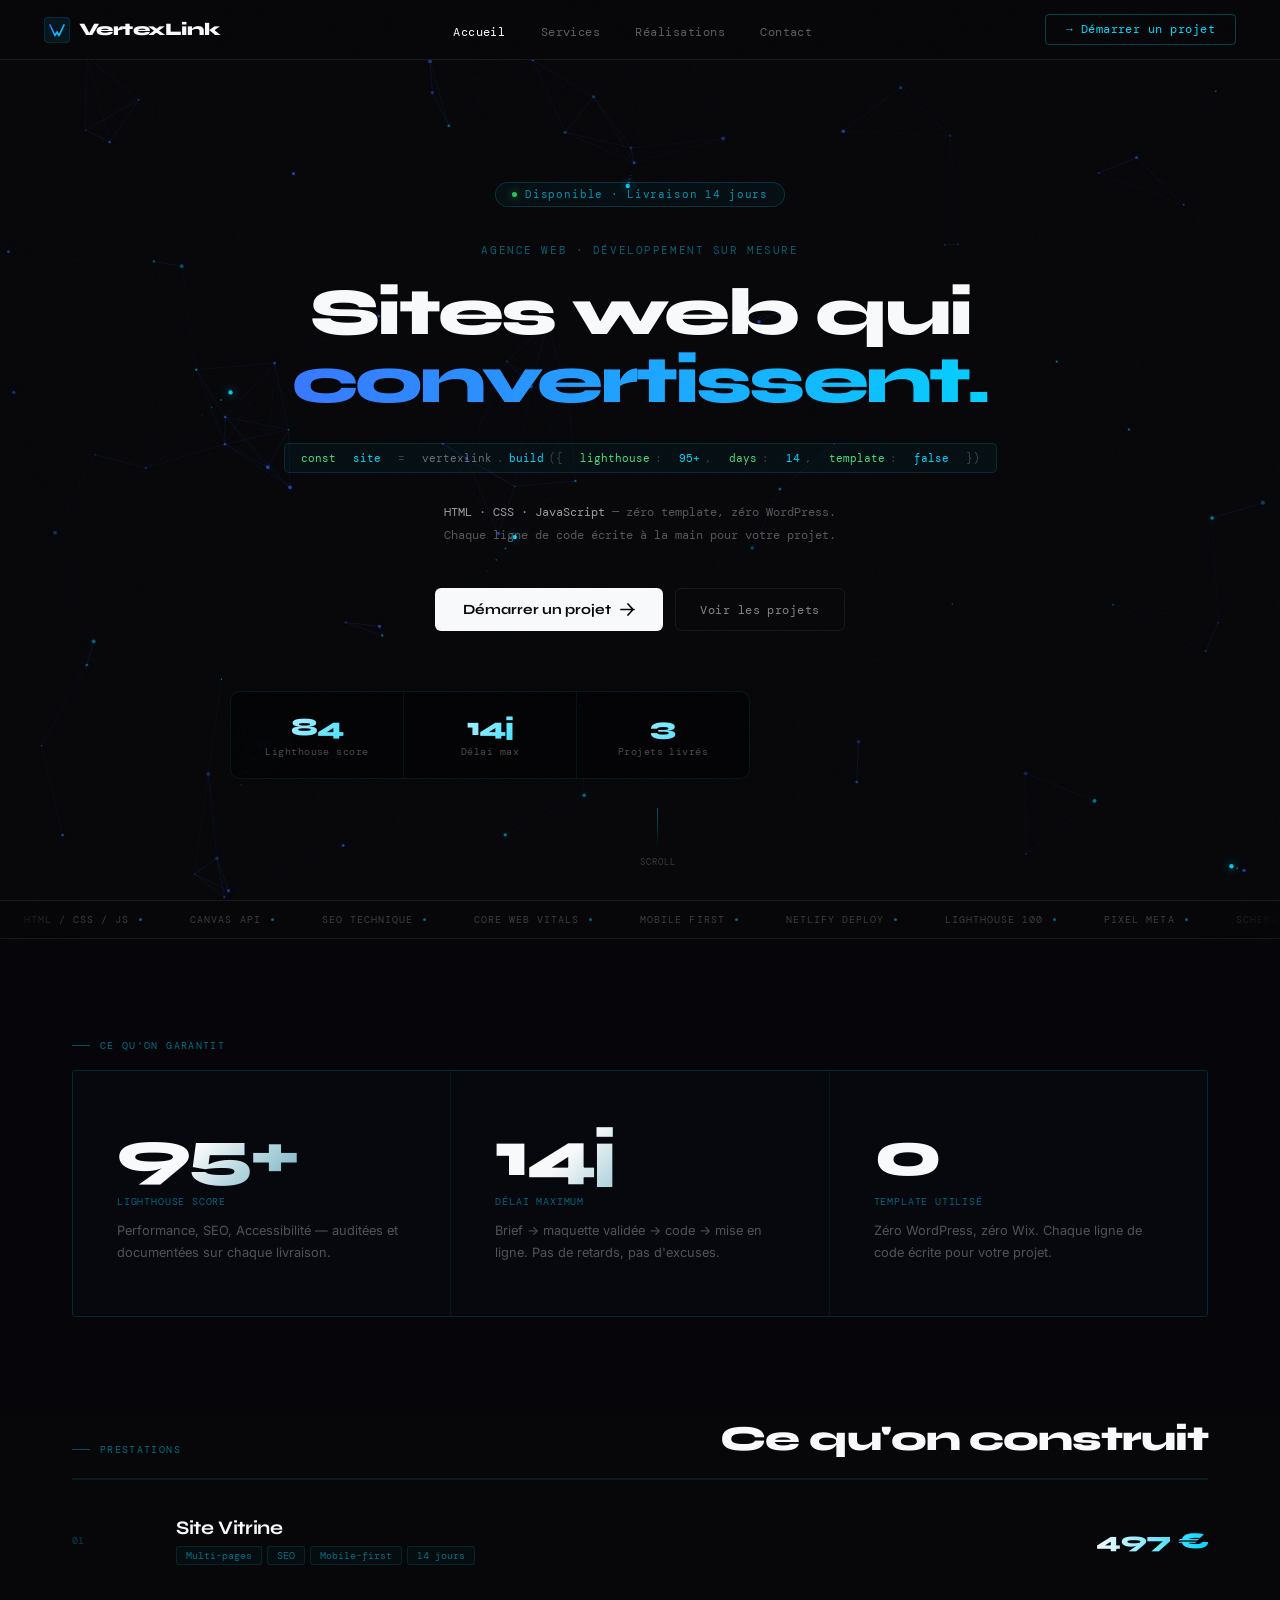
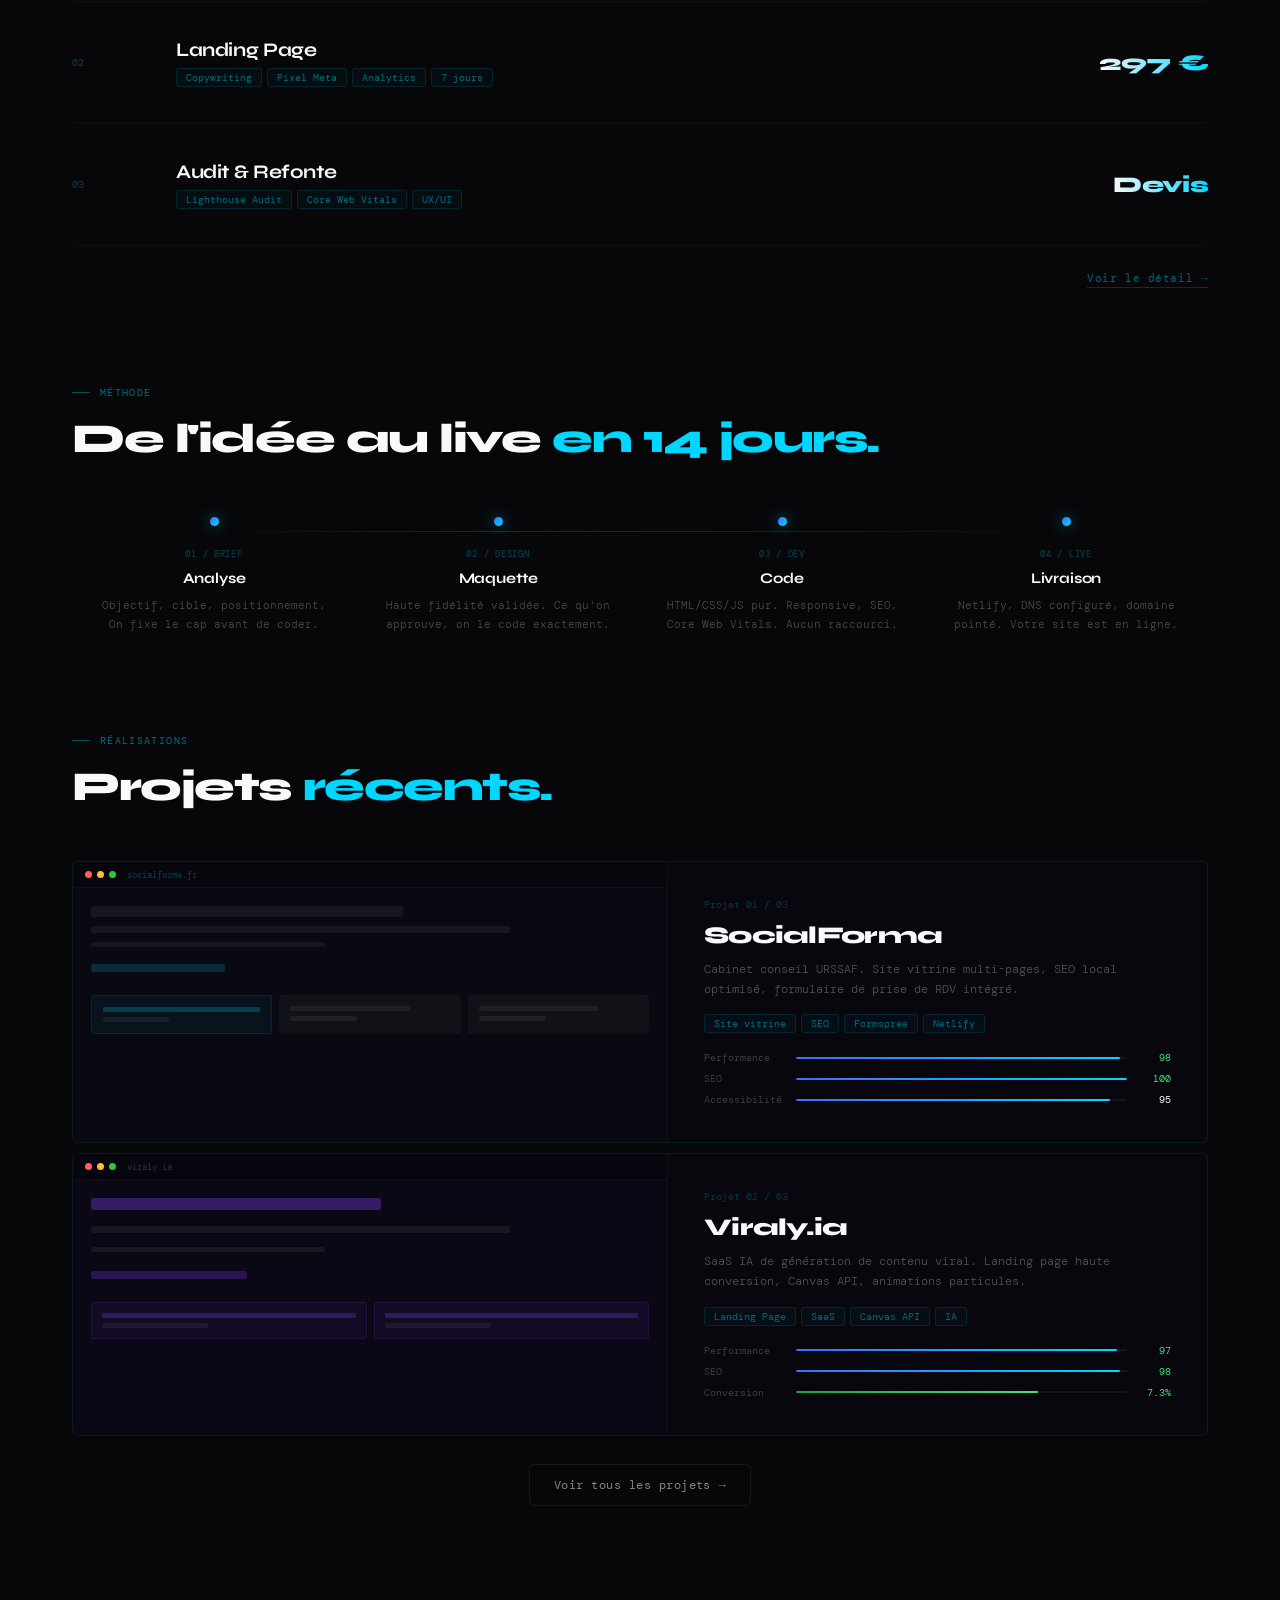
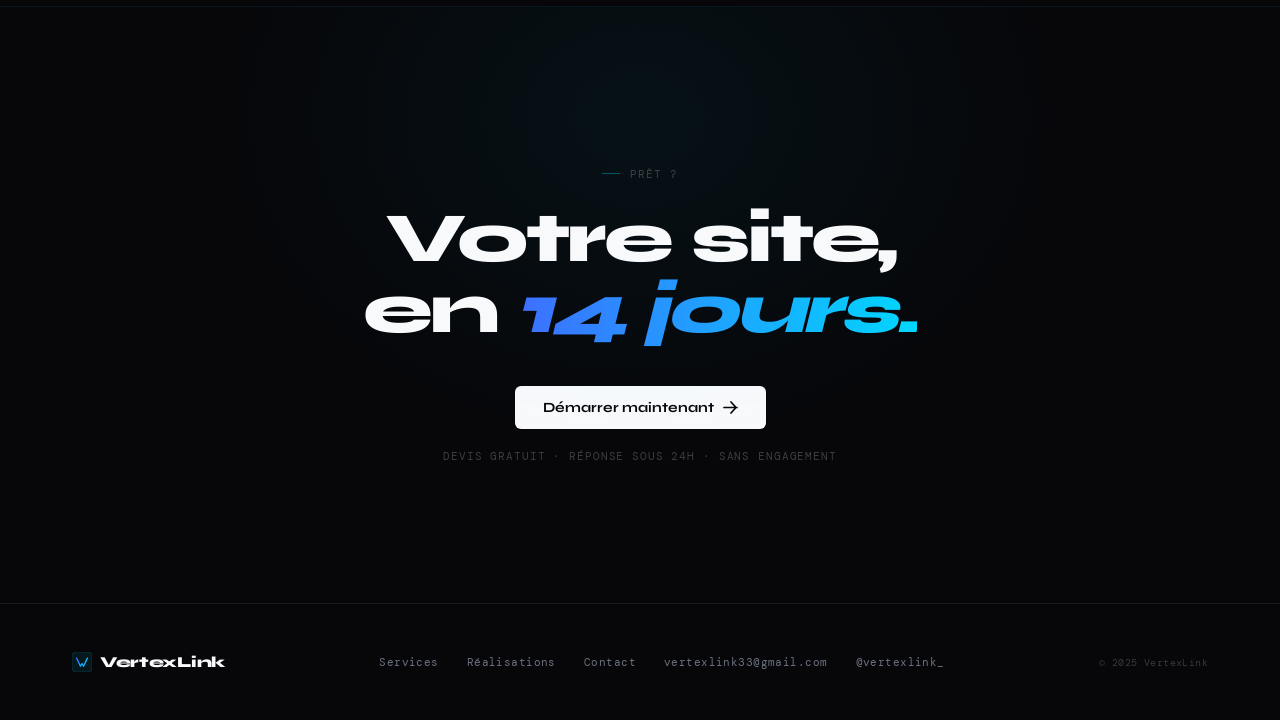
==== index.html @ 6ee6f6ff "Add files via upload" ====
<!DOCTYPE html>
<html lang="fr">
<head>
<meta charset="UTF-8">
<meta name="viewport" content="width=device-width,initial-scale=1.0">
<title>VertexLink — Agence Web</title>
<link rel="preconnect" href="https://fonts.googleapis.com">
<link rel="preconnect" href="https://fonts.gstatic.com" crossorigin>
<link href="https://fonts.googleapis.com/css2?family=Syne:wght@700;800&family=DM+Mono:ital,wght@0,300;0,400;1,300&family=Inter:wght@300;400;500&display=swap" rel="stylesheet">
<link rel="stylesheet" href="shared.css">
<style>

/* ── HERO ── */
.hero {
  min-height: 100vh;
  padding-top: 60px;
  display: flex;
  flex-direction: column;
  align-items: center;
  justify-content: center;
  text-align: center;
  position: relative;
  z-index: 2;
  padding-left: 24px; padding-right: 24px;
  gap: 0;
}

/* grille tech fond */
.hero::after {
  content: '';
  position: absolute; inset: 0;
  background:
    repeating-linear-gradient(0deg, transparent, transparent 79px, rgba(0,215,255,.028) 80px),
    repeating-linear-gradient(90deg, transparent, transparent 79px, rgba(0,215,255,.02) 80px);
  pointer-events: none;
}

.hero-inner { position: relative; z-index: 1; max-width: 820px; width: 100% }

/* status pill */
.status-pill {
  display: inline-flex; align-items: center; gap: 8px;
  font-family: var(--mono); font-size: .66rem;
  color: rgba(0,215,255,.65); letter-spacing: .08em;
  border: 1px solid rgba(0,215,255,.18);
  border-radius: 100px; padding: 5px 16px;
  background: rgba(0,215,255,.04);
  margin-bottom: 36px;
  opacity: 0; animation: fadeUp .6s ease .1s forwards;
}
.sdot {
  width: 5px; height: 5px; border-radius: 50%;
  background: var(--green); box-shadow: 0 0 8px rgba(34,197,94,.7);
  animation: blink 2s ease-in-out infinite;
}
@keyframes blink { 0%,100%{opacity:1} 50%{opacity:.2} }

/* eyebrow */
.eyebrow {
  font-family: var(--mono); font-size: .7rem;
  letter-spacing: .14em; text-transform: uppercase;
  color: rgba(0,215,255,.42);
  margin-bottom: 22px;
  opacity: 0; animation: fadeUp .6s ease .28s forwards;
}

/* headline */
.hero-h1 {
  font-family: var(--syne); font-weight: 800;
  font-size: clamp(2.8rem, 5.2vw, 4.8rem);
  letter-spacing: -.042em; line-height: 1.02;
  margin-bottom: 0;
}
.hl { display: block; overflow: hidden }
.hl-w {
  display: block;
  transform: translateY(108%);
  transition: transform 1s cubic-bezier(.16,1,.3,1);
}
.hl-w.up { transform: translateY(0) }
.grad-text {
  background: linear-gradient(90deg, var(--blue), var(--cyan));
  -webkit-background-clip: text; -webkit-text-fill-color: transparent;
  background-clip: text;
}

/* code badge */
.code-badge {
  display: inline-flex; align-items: center; gap: 5px;
  font-family: var(--mono); font-size: .7rem;
  border: 1px solid rgba(0,215,255,.14);
  border-radius: 5px; padding: 7px 16px;
  background: rgba(0,215,255,.04);
  margin: 28px 0;
  opacity: 0; animation: fadeUp .6s ease .72s forwards;
  flex-wrap: wrap; justify-content: center;
}
.tk-g { color: #4ade80 }
.tk-b { color: var(--cyan) }
.tk-w { color: rgba(255,255,255,.4) }
.tk-s { color: rgba(255,255,255,.22) }

/* sub */
.hero-sub {
  font-family: var(--mono); font-size: .78rem;
  color: rgba(255,255,255,.32); line-height: 1.9;
  max-width: 440px; margin: 0 auto 40px;
  opacity: 0; animation: fadeUp .6s ease .88s forwards;
}
.hero-sub strong { color: rgba(255,255,255,.6); font-weight: 400 }

/* ctas */
.hero-ctas {
  display: flex; gap: 12px; justify-content: center; flex-wrap: wrap;
  opacity: 0; animation: fadeUp .6s ease 1.04s forwards;
}

/* stat bar */
.stat-bar {
  display: flex; justify-content: center;
  border: 1px solid rgba(0,215,255,.1);
  border-radius: 10px; overflow: hidden;
  margin-top: 60px; max-width: 520px;
  background: rgba(0,0,0,.45); backdrop-filter: blur(16px);
  opacity: 0; animation: fadeUp .6s ease 1.2s forwards;
}
.stat-item { flex: 1; padding: 20px 12px; text-align: center; border-right: 1px solid rgba(0,215,255,.08) }
.stat-item:last-child { border-right: none }
.stat-n {
  font-family: var(--syne); font-weight: 800;
  font-size: 1.55rem; letter-spacing: -.04em; display: block;
  background: linear-gradient(135deg, var(--white), var(--cyan));
  -webkit-background-clip: text; -webkit-text-fill-color: transparent; background-clip: text;
}
.stat-l { font-family: var(--mono); font-size: .6rem; color: rgba(255,255,255,.28); display: block; margin-top: 3px; letter-spacing: .05em }

/* scroll indicator */
.scroll-ind {
  position: absolute; bottom: 32px; left: 50%; transform: translateX(-50%);
  display: flex; flex-direction: column; align-items: center; gap: 8px;
  font-family: var(--mono); font-size: .58rem; color: rgba(255,255,255,.2);
  letter-spacing: .1em;
  opacity: 0; animation: fadeUp .6s ease 1.5s forwards;
}
.scroll-line {
  width: 1px; height: 40px;
  background: linear-gradient(to bottom, rgba(0,215,255,.4), transparent);
  animation: scrollDrop 1.8s ease-in-out infinite;
}
@keyframes scrollDrop { 0%,100%{transform:scaleY(1);transform-origin:top} 50%{transform:scaleY(.5);transform-origin:top} }

/* ── PROOF NUMBERS ── */
.proof-sec {
  position: relative; z-index: 2;
  background: rgba(7,7,10,.5); backdrop-filter: blur(8px);
}
.proof-grid {
  display: grid; grid-template-columns: repeat(3,1fr);
  gap: 1px; background: rgba(0,215,255,.08);
  border: 1px solid rgba(0,215,255,.1);
  border-radius: 4px; overflow: hidden;
}
.proof-cell {
  background: rgba(8,8,14,.92);
  padding: 52px 44px;
  position: relative; overflow: hidden;
  transition: background .25s;
}
.proof-cell:hover { background: rgba(11,11,18,.97) }
.proof-cell::after {
  content: ''; position: absolute;
  bottom: 0; left: 0; right: 0; height: 1px;
  background: linear-gradient(90deg, transparent, rgba(0,215,255,.28), transparent);
  transform: scaleX(0); transform-origin: left;
  transition: transform .5s ease;
}
.proof-cell:hover::after { transform: scaleX(1) }
.proof-num {
  font-family: var(--syne); font-weight: 800;
  font-size: clamp(2.6rem, 5vw, 4.8rem);
  letter-spacing: -.05em; line-height: 1;
  background: linear-gradient(135deg,var(--white) 30%,rgba(0,215,255,.55));
  -webkit-background-clip: text; -webkit-text-fill-color: transparent; background-clip: text;
  display: block; margin-bottom: 8px;
}
.proof-label {
  font-family: var(--mono); font-size: .64rem;
  color: rgba(0,215,255,.45); letter-spacing: .08em;
  display: block; margin-bottom: 12px; text-transform: uppercase;
}
.proof-desc { font-size: .8rem; color: rgba(255,255,255,.3); line-height: 1.7 }

/* ── SERVICES LISTE ── */
.svc-list { border-top: 1px solid rgba(0,215,255,.1) }
.svc-row {
  display: grid; grid-template-columns: 72px 1fr auto;
  gap: 32px; align-items: center;
  padding: 36px 0;
  border-bottom: 1px solid rgba(0,215,255,.06);
  transition: background .2s; border-radius: 4px;
}
.svc-row:hover { background: rgba(0,215,255,.025) }
.svc-idx { font-family: var(--mono); font-size: .64rem; color: rgba(0,215,255,.28) }
.svc-body {}
.svc-name { font-family: var(--syne); font-weight: 700; font-size: 1.2rem; letter-spacing: -.02em; margin-bottom: 7px }
.svc-tags { display: flex; flex-wrap: wrap; gap: 5px }
.tag {
  font-family: var(--mono); font-size: .62rem;
  color: rgba(0,215,255,.48);
  border: 1px solid rgba(0,215,255,.12);
  padding: 2px 9px; border-radius: 3px;
  background: rgba(0,215,255,.03);
}
.svc-price {
  font-family: var(--syne); font-weight: 800;
  font-size: 1.4rem; letter-spacing: -.03em;
  text-align: right; flex-shrink: 0;
  background: linear-gradient(90deg,var(--white),var(--cyan));
  -webkit-background-clip: text; -webkit-text-fill-color: transparent; background-clip: text;
}

/* ── PROCESS ── */
.proc-steps {
  display: grid; grid-template-columns: repeat(4,1fr);
  gap: 0; position: relative; margin-top: 56px;
}
.proc-steps::before {
  content: ''; position: absolute; top: 14px;
  left: 12%; right: 12%; height: 1px;
  background: linear-gradient(90deg, transparent, rgba(0,215,255,.22), rgba(61,111,255,.22), transparent);
}
.proc { padding: 0 20px; text-align: center }
.proc-dot {
  width: 9px; height: 9px; border-radius: 50%;
  background: linear-gradient(135deg, var(--blue), var(--cyan));
  margin: 0 auto 22px; position: relative; z-index: 1;
  box-shadow: 0 0 14px rgba(0,215,255,.5);
}
.proc-n { font-family: var(--mono); font-size: .58rem; color: rgba(0,215,255,.3); letter-spacing: .08em; text-transform: uppercase; margin-bottom: 9px }
.proc-t { font-family: var(--syne); font-weight: 700; font-size: .92rem; letter-spacing: -.01em; margin-bottom: 9px }
.proc-d { font-family: var(--mono); font-size: .7rem; color: rgba(255,255,255,.28); line-height: 1.7; font-weight: 300 }

/* ── WORK CARDS ── */
.work-list { display: flex; flex-direction: column; gap: 10px; margin-top: 52px }
.wcard {
  display: grid; grid-template-columns: 1.1fr 1fr;
  border: 1px solid rgba(0,215,255,.1);
  border-radius: 6px; overflow: hidden;
  background: rgba(8,8,14,.88);
  transition: border-color .3s, transform .3s cubic-bezier(.16,1,.3,1);
}
.wcard:hover { border-color: rgba(0,215,255,.28); transform: translateY(-2px) }

/* browser mock */
.wmock {
  min-height: 260px; display: flex; flex-direction: column;
  background: rgba(10,10,18,.96); position: relative; overflow: hidden;
}
.wmock::after {
  content: ''; position: absolute; inset: 0; pointer-events: none;
  background: radial-gradient(ellipse 70% 55% at 50% -5%, rgba(0,215,255,.07), transparent);
  opacity: 0; transition: opacity .4s;
}
.wcard:hover .wmock::after { opacity: 1 }
.wbar {
  height: 26px; background: rgba(0,0,0,.3);
  border-bottom: 1px solid rgba(0,215,255,.07);
  display: flex; align-items: center; gap: 5px; padding: 0 12px; flex-shrink: 0;
}
.wdot { width: 7px; height: 7px; border-radius: 50% }
.wdot.r{background:#ff5f57}.wdot.y{background:#febc2e}.wdot.g{background:#28c840}
.wurl { flex:1; margin-left:6px; font-family:var(--mono); font-size:.58rem; color:rgba(0,215,255,.28) }
.wbody { padding: 18px; flex: 1; display: flex; flex-direction: column; gap: 9px }
.wb { border-radius: 2px; background: rgba(255,255,255,.06) }
.wb.xl{height:11px;width:56%} .wb.lg{height:7px;width:75%} .wb.sm{height:5px;width:42%}
.wb.ac { background: rgba(0,215,255,.17); width:24%; height:8px }

.winfo {
  padding: 36px; display: flex; flex-direction: column;
  justify-content: space-between;
  border-left: 1px solid rgba(0,215,255,.07);
}
.wnum { font-family: var(--mono); font-size: .6rem; color: rgba(0,215,255,.24); margin-bottom: 10px }
.wname { font-family: var(--syne); font-weight: 800; font-size: 1.5rem; letter-spacing: -.03em; margin-bottom: 10px }
.wdesc { font-family: var(--mono); font-size: .72rem; color: rgba(255,255,255,.3); line-height: 1.75; font-weight: 300; margin-bottom: 14px }
.wtags { display: flex; flex-wrap: wrap; gap: 5px; margin-bottom: 18px }

/* score bars */
.score-block { display: flex; flex-direction: column; gap: 8px }
.srow { display: flex; align-items: center; gap: 10px }
.slbl { font-family: var(--mono); font-size: .6rem; color: rgba(255,255,255,.22); width: 82px; flex-shrink: 0 }
.sbar { flex: 1; height: 2px; background: rgba(255,255,255,.06); border-radius: 1px; overflow: hidden }
.sfill { height: 100%; width: 0; background: linear-gradient(90deg, var(--blue), var(--cyan)); border-radius: 1px; transition: width 1.1s cubic-bezier(.16,1,.3,1) }
.sfill.gr { background: linear-gradient(90deg, #16a34a, #4ade80) }
.sval { font-family: var(--mono); font-size: .65rem; min-width: 34px; text-align: right }
.sval.g { color: #4ade80 }

/* ── CTA FINAL ── */
.cta-band {
  position: relative; z-index: 2;
  padding: 140px 72px;
  text-align: center;
  border-top: 1px solid rgba(0,215,255,.08);
  overflow: hidden;
}
.cta-band::before {
  content: ''; position: absolute;
  top: -240px; left: 50%; transform: translateX(-50%);
  width: 900px; height: 700px; border-radius: 50%;
  background: radial-gradient(ellipse, rgba(0,215,255,.055), transparent 68%);
  pointer-events: none;
}
.cta-band h2 {
  font-family: var(--syne); font-weight: 800;
  font-size: clamp(2.2rem, 5.5vw, 5rem);
  letter-spacing: -.042em; line-height: 1.02;
  margin-bottom: 40px; position: relative;
}
.cta-band p {
  font-family: var(--mono); font-size: .68rem;
  color: rgba(255,255,255,.22); letter-spacing: .08em;
  text-transform: uppercase; margin-top: 20px; position: relative;
}

/* ── RESPONSIVE ── */
@media(max-width:900px){
  .hero { padding-top: 80px }
  .stat-bar { max-width: 100% }
  .proof-grid { grid-template-columns: 1fr }
  .svc-row { grid-template-columns: 1fr; gap: 8px }
  .svc-price { text-align: left }
  .proc-steps { grid-template-columns: 1fr 1fr; gap: 40px }
  .proc-steps::before { display: none }
  .wcard { grid-template-columns: 1fr }
  .winfo { border-left: none; border-top: 1px solid rgba(0,215,255,.07); padding: 22px }
  .cta-band { padding: 80px 20px }
}
</style>
</head>
<body>
<div id="cur"></div>
<div id="prog"></div>
<canvas id="cvs"></canvas>

<nav>
  <a href="index.html" class="logo">
    <svg width="26" height="26" viewBox="0 0 26 26" fill="none">
      <rect width="26" height="26" rx="5" fill="rgba(0,215,255,.08)" stroke="rgba(0,215,255,.22)" stroke-width="1"/>
      <path d="M6 8L11 18.5L13 15L15 18.5L20 8" stroke="url(#g)" stroke-width="1.7" stroke-linecap="round" stroke-linejoin="round"/>
      <defs><linearGradient id="g" x1="6" y1="8" x2="20" y2="18" gradientUnits="userSpaceOnUse"><stop stop-color="#3d6fff"/><stop offset="1" stop-color="#00d7ff"/></linearGradient></defs>
    </svg>
    VertexLink
  </a>
  <ul class="nav-links">
    <li><a href="index.html" class="on">Accueil</a></li>
    <li><a href="services.html">Services</a></li>
    <li><a href="realisations.html">Réalisations</a></li>
    <li><a href="contact.html">Contact</a></li>
  </ul>
  <a href="contact.html" class="nav-cta">→ Démarrer un projet</a>
</nav>

<!-- ══ HERO ══ -->
<section class="hero">
  <div class="hero-inner">

    <div class="status-pill">
      <span class="sdot"></span>
      Disponible · Livraison 14 jours
    </div>

    <p class="eyebrow">Agence Web · Développement sur mesure</p>

    <h1 class="hero-h1">
      <span class="hl"><span class="hl-w" id="w1">Sites web qui</span></span>
      <span class="hl"><span class="hl-w grad-text" id="w2">convertissent.</span></span>
    </h1>

    <div class="code-badge">
      <span class="tk-g">const</span>&nbsp;
      <span class="tk-b">site</span>&nbsp;
      <span class="tk-s">=</span>&nbsp;
      <span class="tk-w">vertexlink</span><span class="tk-s">.</span><span class="tk-b">build</span><span class="tk-s">({</span>&nbsp;
      <span class="tk-g">lighthouse</span><span class="tk-s">:</span>&nbsp;<span class="tk-b">95+</span><span class="tk-s">,</span>&nbsp;
      <span class="tk-g">days</span><span class="tk-s">:</span>&nbsp;<span class="tk-b">14</span><span class="tk-s">,</span>&nbsp;
      <span class="tk-g">template</span><span class="tk-s">:</span>&nbsp;<span class="tk-b">false</span>&nbsp;
      <span class="tk-s">})</span>
    </div>

    <p class="hero-sub">
      <strong>HTML · CSS · JavaScript</strong> — zéro template, zéro WordPress.<br>
      Chaque ligne de code écrite à la main pour votre projet.
    </p>

    <div class="hero-ctas">
      <a href="contact.html" class="btn-p" id="mag">
        Démarrer un projet
        <svg width="15" height="15" viewBox="0 0 15 15" fill="none"><path d="M1 7.5h13M8 2l5 5.5L8 13" stroke="currentColor" stroke-width="1.7" stroke-linecap="round" stroke-linejoin="round"/></svg>
      </a>
      <a href="realisations.html" class="btn-s">Voir les projets</a>
    </div>

    <div class="stat-bar">
      <div class="stat-item"><span class="stat-n" id="sn1">0</span><span class="stat-l">Lighthouse score</span></div>
      <div class="stat-item"><span class="stat-n" id="sn2">0j</span><span class="stat-l">Délai max</span></div>
      <div class="stat-item"><span class="stat-n" id="sn3">0</span><span class="stat-l">Projets livrés</span></div>
    </div>
  </div>

  <div class="scroll-ind">
    <div class="scroll-line"></div>
    SCROLL
  </div>
</section>

<!-- MARQUEE -->
<div class="mq-wrap">
  <div class="mq-track">
    <span class="mq-item">HTML / CSS / JS<span class="mq-dot"></span></span>
    <span class="mq-item">Canvas API<span class="mq-dot"></span></span>
    <span class="mq-item">SEO Technique<span class="mq-dot"></span></span>
    <span class="mq-item">Core Web Vitals<span class="mq-dot"></span></span>
    <span class="mq-item">Mobile First<span class="mq-dot"></span></span>
    <span class="mq-item">Netlify Deploy<span class="mq-dot"></span></span>
    <span class="mq-item">Lighthouse 100<span class="mq-dot"></span></span>
    <span class="mq-item">Pixel Meta<span class="mq-dot"></span></span>
    <span class="mq-item">Schema.org<span class="mq-dot"></span></span>
    <span class="mq-item">UX / UI Design<span class="mq-dot"></span></span>
    <span class="mq-item">Formspree<span class="mq-dot"></span></span>
    <span class="mq-item">HTML / CSS / JS<span class="mq-dot"></span></span>
    <span class="mq-item">Canvas API<span class="mq-dot"></span></span>
    <span class="mq-item">SEO Technique<span class="mq-dot"></span></span>
    <span class="mq-item">Core Web Vitals<span class="mq-dot"></span></span>
    <span class="mq-item">Mobile First<span class="mq-dot"></span></span>
    <span class="mq-item">Netlify Deploy<span class="mq-dot"></span></span>
    <span class="mq-item">Lighthouse 100<span class="mq-dot"></span></span>
    <span class="mq-item">Pixel Meta<span class="mq-dot"></span></span>
    <span class="mq-item">Schema.org<span class="mq-dot"></span></span>
    <span class="mq-item">UX / UI Design<span class="mq-dot"></span></span>
    <span class="mq-item">Formspree<span class="mq-dot"></span></span>
  </div>
</div>

<!-- ══ PROOF ══ -->
<section class="sec proof-sec">
  <div class="wrap">
    <p class="lbl rv">Ce qu'on garantit</p>
    <div class="proof-grid">
      <div class="proof-cell rv d1">
        <span class="proof-num">95+</span>
        <span class="proof-label">Lighthouse Score</span>
        <p class="proof-desc">Performance, SEO, Accessibilité — auditées et documentées sur chaque livraison.</p>
      </div>
      <div class="proof-cell rv d2">
        <span class="proof-num">14j</span>
        <span class="proof-label">Délai maximum</span>
        <p class="proof-desc">Brief → maquette validée → code → mise en ligne. Pas de retards, pas d'excuses.</p>
      </div>
      <div class="proof-cell rv d3">
        <span class="proof-num">0</span>
        <span class="proof-label">Template utilisé</span>
        <p class="proof-desc">Zéro WordPress, zéro Wix. Chaque ligne de code écrite pour votre projet.</p>
      </div>
    </div>
  </div>
</section>

<!-- ══ SERVICES ══ -->
<section class="sec sec-sm">
  <div class="wrap">
    <div style="display:flex;align-items:baseline;justify-content:space-between;border-bottom:1px solid rgba(0,215,255,.1);padding-bottom:18px;margin-bottom:0" class="rv">
      <p class="lbl" style="margin:0">Prestations</p>
      <span style="font-family:var(--syne);font-weight:800;font-size:clamp(1.5rem,2.8vw,2.2rem);letter-spacing:-.03em">Ce qu'on construit</span>
    </div>
    <div class="svc-list">
      <div class="svc-row rv">
        <span class="svc-idx">01</span>
        <div class="svc-body">
          <div class="svc-name">Site Vitrine</div>
          <div class="svc-tags"><span class="tag">Multi-pages</span><span class="tag">SEO</span><span class="tag">Mobile-first</span><span class="tag">14 jours</span></div>
        </div>
        <div class="svc-price">497 €</div>
      </div>
      <div class="svc-row rv d1">
        <span class="svc-idx">02</span>
        <div class="svc-body">
          <div class="svc-name">Landing Page</div>
          <div class="svc-tags"><span class="tag">Copywriting</span><span class="tag">Pixel Meta</span><span class="tag">Analytics</span><span class="tag">7 jours</span></div>
        </div>
        <div class="svc-price">297 €</div>
      </div>
      <div class="svc-row rv d2">
        <span class="svc-idx">03</span>
        <div class="svc-body">
          <div class="svc-name">Audit & Refonte</div>
          <div class="svc-tags"><span class="tag">Lighthouse Audit</span><span class="tag">Core Web Vitals</span><span class="tag">UX/UI</span></div>
        </div>
        <div class="svc-price">Devis</div>
      </div>
    </div>
    <div style="padding-top:20px;text-align:right" class="rv d3">
      <a href="services.html" style="font-family:var(--mono);font-size:.7rem;color:rgba(0,215,255,.45);letter-spacing:.05em;border-bottom:1px solid rgba(0,215,255,.2);padding-bottom:2px;transition:color .2s">Voir le détail →</a>
    </div>
  </div>
</section>

<!-- ══ PROCESS ══ -->
<section class="sec sec-sm">
  <div class="wrap">
    <p class="lbl rv">Méthode</p>
    <h2 class="sec-title rv d1">De l'idée au live <em>en 14 jours.</em></h2>
    <div class="proc-steps">
      <div class="proc rv"><div class="proc-dot"></div><div class="proc-n">01 / Brief</div><div class="proc-t">Analyse</div><p class="proc-d">Objectif, cible, positionnement. On fixe le cap avant de coder.</p></div>
      <div class="proc rv d1"><div class="proc-dot"></div><div class="proc-n">02 / Design</div><div class="proc-t">Maquette</div><p class="proc-d">Haute fidélité validée. Ce qu'on approuve, on le code exactement.</p></div>
      <div class="proc rv d2"><div class="proc-dot"></div><div class="proc-n">03 / Dev</div><div class="proc-t">Code</div><p class="proc-d">HTML/CSS/JS pur. Responsive, SEO, Core Web Vitals. Aucun raccourci.</p></div>
      <div class="proc rv d3"><div class="proc-dot"></div><div class="proc-n">04 / Live</div><div class="proc-t">Livraison</div><p class="proc-d">Netlify, DNS configuré, domaine pointé. Votre site est en ligne.</p></div>
    </div>
  </div>
</section>

<!-- ══ WORK ══ -->
<section class="sec sec-sm">
  <div class="wrap">
    <p class="lbl rv">Réalisations</p>
    <h2 class="sec-title rv d1">Projets <em>récents.</em></h2>
    <div class="work-list">

      <!-- SocialForma -->
      <div class="wcard rv">
        <div class="wmock">
          <div class="wbar"><span class="wdot r"></span><span class="wdot y"></span><span class="wdot g"></span><span class="wurl">socialforma.fr</span></div>
          <div class="wbody">
            <div class="wb xl"></div><div class="wb lg"></div><div class="wb sm"></div>
            <div style="margin-top:8px"><div class="wb ac"></div></div>
            <div style="display:grid;grid-template-columns:1fr 1fr 1fr;gap:7px;margin-top:14px">
              <div style="background:rgba(0,215,255,.05);border-radius:3px;padding:11px;border:1px solid rgba(0,215,255,.1)"><div style="height:5px;background:rgba(0,215,255,.22);border-radius:1px"></div><div class="wb sm" style="margin-top:5px"></div></div>
              <div style="background:rgba(255,255,255,.03);border-radius:3px;padding:11px"><div class="wb lg" style="height:5px"></div><div class="wb sm" style="margin-top:5px"></div></div>
              <div style="background:rgba(255,255,255,.03);border-radius:3px;padding:11px"><div class="wb lg" style="height:5px"></div><div class="wb sm" style="margin-top:5px"></div></div>
            </div>
          </div>
        </div>
        <div class="winfo">
          <div>
            <div class="wnum">Projet 01 / 03</div>
            <div class="wname">SocialForma</div>
            <p class="wdesc">Cabinet conseil URSSAF. Site vitrine multi-pages, SEO local optimisé, formulaire de prise de RDV intégré.</p>
            <div class="wtags"><span class="tag">Site vitrine</span><span class="tag">SEO</span><span class="tag">Formspree</span><span class="tag">Netlify</span></div>
          </div>
          <div class="score-block">
            <div class="srow"><span class="slbl">Performance</span><div class="sbar"><div class="sfill" data-v=".98"></div></div><span class="sval g">98</span></div>
            <div class="srow"><span class="slbl">SEO</span><div class="sbar"><div class="sfill" data-v="1"></div></div><span class="sval g">100</span></div>
            <div class="srow"><span class="slbl">Accessibilité</span><div class="sbar"><div class="sfill" data-v=".95"></div></div><span class="sval">95</span></div>
          </div>
        </div>
      </div>

      <!-- Viraly.ia -->
      <div class="wcard rv d1">
        <div class="wmock" style="background:#0a0814">
          <div class="wbar"><span class="wdot r"></span><span class="wdot y"></span><span class="wdot g"></span><span class="wurl">viraly.ia</span></div>
          <div class="wbody">
            <div style="height:12px;width:52%;background:rgba(124,58,237,.38);border-radius:2px"></div>
            <div class="wb lg" style="margin-top:7px"></div><div class="wb sm" style="margin-top:5px"></div>
            <div style="margin-top:10px"><div style="height:8px;width:28%;background:rgba(124,58,237,.28);border-radius:2px"></div></div>
            <div style="display:grid;grid-template-columns:1fr 1fr;gap:7px;margin-top:14px">
              <div style="background:rgba(124,58,237,.07);border-radius:3px;padding:10px;border:1px solid rgba(124,58,237,.14)"><div style="height:5px;background:rgba(124,58,237,.28);border-radius:1px"></div><div class="wb sm" style="margin-top:5px"></div></div>
              <div style="background:rgba(124,58,237,.07);border-radius:3px;padding:10px;border:1px solid rgba(124,58,237,.14)"><div style="height:5px;background:rgba(124,58,237,.28);border-radius:1px"></div><div class="wb sm" style="margin-top:5px"></div></div>
            </div>
          </div>
        </div>
        <div class="winfo">
          <div>
            <div class="wnum">Projet 02 / 03</div>
            <div class="wname">Viraly.ia</div>
            <p class="wdesc">SaaS IA de génération de contenu viral. Landing page haute conversion, Canvas API, animations particules.</p>
            <div class="wtags"><span class="tag">Landing Page</span><span class="tag">SaaS</span><span class="tag">Canvas API</span><span class="tag">IA</span></div>
          </div>
          <div class="score-block">
            <div class="srow"><span class="slbl">Performance</span><div class="sbar"><div class="sfill" data-v=".97"></div></div><span class="sval g">97</span></div>
            <div class="srow"><span class="slbl">SEO</span><div class="sbar"><div class="sfill" data-v=".98"></div></div><span class="sval g">98</span></div>
            <div class="srow"><span class="slbl">Conversion</span><div class="sbar"><div class="sfill gr" data-v=".73"></div></div><span class="sval g">7.3%</span></div>
          </div>
        </div>
      </div>

    </div>
    <div style="text-align:center;margin-top:28px" class="rv d2">
      <a href="realisations.html" class="btn-s">Voir tous les projets →</a>
    </div>
  </div>
</section>

<!-- ══ CTA FINAL ══ -->
<div class="cta-band rv">
  <p class="lbl" style="justify-content:center;margin-bottom:22px">Prêt ?</p>
  <h2>Votre site,<br>en <em class="grad-text">14 jours.</em></h2>
  <a href="contact.html" class="btn-p" style="display:inline-flex;margin-top:0" id="mag2">
    Démarrer maintenant
    <svg width="15" height="15" viewBox="0 0 15 15" fill="none"><path d="M1 7.5h13M8 2l5 5.5L8 13" stroke="currentColor" stroke-width="1.7" stroke-linecap="round" stroke-linejoin="round"/></svg>
  </a>
  <p>Devis gratuit · Réponse sous 24h · Sans engagement</p>
</div>

<footer>
  <span class="f-logo">
    <svg width="20" height="20" viewBox="0 0 26 26" fill="none"><rect width="26" height="26" rx="5" fill="rgba(0,215,255,.08)" stroke="rgba(0,215,255,.2)" stroke-width="1"/><path d="M6 8L11 18.5L13 15L15 18.5L20 8" stroke="url(#g2)" stroke-width="1.7" stroke-linecap="round" stroke-linejoin="round"/><defs><linearGradient id="g2" x1="6" y1="8" x2="20" y2="18" gradientUnits="userSpaceOnUse"><stop stop-color="#3d6fff"/><stop offset="1" stop-color="#00d7ff"/></linearGradient></defs></svg>
    VertexLink
  </span>
  <div class="f-links">
    <a href="services.html">Services</a>
    <a href="realisations.html">Réalisations</a>
    <a href="contact.html">Contact</a>
    <a href="mailto:vertexlink33@gmail.com">vertexlink33@gmail.com</a>
    <a href="https://instagram.com/vertexlink_" target="_blank">@vertexlink_</a>
  </div>
  <span class="f-copy">© 2025 VertexLink</span>
</footer>

<script src="shared.js"></script>
<script>
/* headline reveal */
['w1','w2'].forEach((id,i)=>setTimeout(()=>{const e=document.getElementById(id);if(e)e.classList.add('up')},380+i*190));

/* counters */
function count(id,target,suf,delay){
  const el=document.getElementById(id); if(!el) return;
  setTimeout(()=>{let v=0;const s=Math.ceil(target/28);const t=setInterval(()=>{v=Math.min(v+s,target);el.textContent=v+suf;if(v>=target)clearInterval(t)},44)},delay);
}
count('sn1',100,'',1300); count('sn2',14,'j',1450); count('sn3',3,'',1600);

/* magnetic buttons */
['mag','mag2'].forEach(id=>{
  const el=document.getElementById(id); if(!el) return;
  el.addEventListener('mousemove',e=>{
    const r=el.getBoundingClientRect();
    el.style.transform=`translate(${(e.clientX-r.left-r.width/2)*.15}px,${(e.clientY-r.top-r.height/2)*.15}px) translateY(-2px)`;
  });
  el.addEventListener('mouseleave',()=>{
    el.style.transition='transform .5s cubic-bezier(.16,1,.3,1),box-shadow .3s';
    el.style.transform='';
    setTimeout(()=>el.style.transition='',500);
  });
});

/* process dots pulse */
const ps=document.querySelector('.proc-steps');
if(ps) new IntersectionObserver(([e])=>{if(e.isIntersecting)ps.querySelectorAll('.proc-dot').forEach((d,i)=>setTimeout(()=>{d.style.transform='scale(1.6)';d.style.transition='.3s ease';setTimeout(()=>d.style.transform='',320)},i*160))},{threshold:.3}).observe(ps);
</script>
</body>
</html>
---- shared.css ----
/* ── RESET ── */
*, *::before, *::after { margin: 0; padding: 0; box-sizing: border-box }
html { scroll-behavior: smooth }

/* ── TOKENS ── */
:root {
  --bg:     #07070a;
  --bg2:    #0c0c12;
  --bg3:    #111118;
  --border: rgba(255,255,255,.07);
  --border-c: rgba(0,215,255,.12);
  --white:  #f8f9fb;
  --grey:   #6b7280;
  --grey2:  rgba(255,255,255,.38);
  --blue:   #3d6fff;
  --cyan:   #00d7ff;
  --green:  #22c55e;
  --syne:   'Syne', sans-serif;
  --mono:   'DM Mono', monospace;
  --inter:  'Inter', sans-serif;
}

body {
  font-family: var(--inter);
  background: var(--bg);
  color: var(--white);
  -webkit-font-smoothing: antialiased;
  overflow-x: hidden;
}

/* grain overlay */
body::before {
  content: '';
  position: fixed; inset: 0;
  background-image: url("data:image/svg+xml,%3Csvg viewBox='0 0 256 256' xmlns='http://www.w3.org/2000/svg'%3E%3Cfilter id='n'%3E%3CfeTurbulence type='fractalNoise' baseFrequency='0.9' numOctaves='4' stitchTiles='stitch'/%3E%3C/filter%3E%3Crect width='100%25' height='100%25' filter='url(%23n)' opacity='0.03'/%3E%3C/svg%3E");
  pointer-events: none; z-index: 9998; mix-blend-mode: overlay;
}

a { text-decoration: none; color: inherit }
img { display: block; max-width: 100% }

/* ── CANVAS ── */
#cvs {
  position: fixed; inset: 0;
  width: 100%; height: 100%;
  z-index: 0; pointer-events: none;
}

/* ── CUSTOM CURSOR ── */
#cur {
  position: fixed; width: 20px; height: 20px;
  border: 1.5px solid rgba(0,215,255,.6);
  border-radius: 50%;
  left: -40px; top: -40px;
  pointer-events: none; z-index: 9999;
  transition: transform .15s ease, border-color .2s, width .2s, height .2s;
  mix-blend-mode: screen;
}
#cur.h { width: 36px; height: 36px; border-color: var(--cyan); transform: translate(-8px,-8px) }
* { cursor: none !important }

/* ── PROGRESS BAR ── */
#prog {
  position: fixed; top: 0; left: 0;
  height: 2px; width: 0;
  background: linear-gradient(90deg, var(--blue), var(--cyan));
  z-index: 9997; transition: width .1s linear;
}

/* ── NAV ── */
nav {
  position: fixed; top: 0; left: 0; right: 0;
  height: 60px; z-index: 500;
  display: flex; align-items: center;
  justify-content: space-between;
  padding: 0 44px;
  background: rgba(7,7,10,.88);
  backdrop-filter: blur(20px);
  border-bottom: 1px solid var(--border);
  transition: border-color .3s;
}
nav.scrolled { border-bottom-color: var(--border-c) }

.logo {
  font-family: var(--syne); font-weight: 800;
  font-size: 1.1rem; letter-spacing: -.03em;
  display: flex; align-items: center; gap: 9px;
}
.logo svg { flex-shrink: 0 }

.nav-links {
  display: flex; gap: 2.2rem; list-style: none;
}
.nav-links a {
  font-family: var(--mono); font-size: .72rem;
  letter-spacing: .04em; color: rgba(255,255,255,.35);
  transition: color .2s;
}
.nav-links a:hover,
.nav-links a.on { color: var(--white) }

.nav-cta {
  font-family: var(--mono); font-size: .72rem;
  letter-spacing: .04em;
  color: var(--cyan);
  border: 1px solid rgba(0,215,255,.28);
  padding: 7px 20px; border-radius: 4px;
  transition: background .2s, opacity .2s;
}
.nav-cta:hover { background: rgba(0,215,255,.08) }

/* ── PAGE HEADER (pages secondaires) ── */
.page-hero {
  min-height: 38vh; padding-top: 60px;
  display: flex; align-items: flex-end;
  padding-bottom: 72px; padding-left: 72px; padding-right: 72px;
  position: relative; z-index: 2;
  border-bottom: 1px solid var(--border);
}
.page-hero-inner { max-width: 900px }
.page-hero-inner h1 {
  font-family: var(--syne); font-weight: 800;
  font-size: clamp(2.2rem, 4.5vw, 3.8rem);
  letter-spacing: -.04em; line-height: 1.05;
  margin-top: 14px;
}
.page-hero-inner p {
  margin-top: 16px; font-size: .9rem;
  color: var(--grey2); line-height: 1.75; max-width: 520px;
}

/* ── LAYOUT HELPERS ── */
.wrap { max-width: 1160px; margin: 0 auto }
.sec { position: relative; z-index: 2; padding: 100px 72px }
.sec-sm { padding-top: 0 }

/* ── LABELS ── */
.lbl {
  font-family: var(--mono); font-size: .65rem;
  letter-spacing: .13em; text-transform: uppercase;
  color: rgba(0,215,255,.5);
  display: flex; align-items: center; gap: 10px;
  margin-bottom: 18px;
}
.lbl::before {
  content: ''; width: 18px; height: 1px;
  background: rgba(0,215,255,.35);
}

/* ── SECTION TITLES ── */
.sec-title {
  font-family: var(--syne); font-weight: 800;
  font-size: clamp(1.7rem, 3.2vw, 2.6rem);
  letter-spacing: -.035em; line-height: 1.08;
}
.sec-title em { font-style: normal; color: var(--cyan) }

/* ── BUTTONS ── */
.btn-p {
  display: inline-flex; align-items: center; gap: 9px;
  font-family: var(--syne); font-weight: 700; font-size: .88rem;
  background: var(--white); color: #07070a;
  padding: 13px 28px; border-radius: 6px;
  transition: transform .3s cubic-bezier(.16,1,.3,1), box-shadow .3s;
}
.btn-p:hover {
  transform: translateY(-2px);
  box-shadow: 0 14px 40px rgba(0,215,255,.18), 0 4px 12px rgba(0,0,0,.4);
}
.btn-s {
  display: inline-flex; align-items: center; gap: 9px;
  font-family: var(--mono); font-size: .75rem;
  letter-spacing: .04em; color: rgba(255,255,255,.5);
  border: 1px solid var(--border);
  padding: 12px 24px; border-radius: 6px;
  transition: color .2s, border-color .2s;
}
.btn-s:hover { color: var(--white); border-color: rgba(255,255,255,.2) }

/* ── DIVIDER LINE ── */
.divider { border: none; border-top: 1px solid var(--border); margin: 0 }

/* ── SCROLL REVEAL ── */
.rv { opacity: 0; transform: translateY(22px); transition: opacity .7s ease, transform .7s cubic-bezier(.16,1,.3,1) }
.rv.in { opacity: 1; transform: none }
.d1 { transition-delay: .1s }
.d2 { transition-delay: .2s }
.d3 { transition-delay: .3s }
.d4 { transition-delay: .4s }

/* ── FOOTER ── */
footer {
  position: relative; z-index: 2;
  border-top: 1px solid var(--border);
  padding: 48px 72px;
  display: flex; align-items: center;
  justify-content: space-between; flex-wrap: wrap;
  gap: 20px;
}
.f-logo {
  font-family: var(--syne); font-weight: 800;
  font-size: .95rem; letter-spacing: -.02em;
  display: flex; align-items: center; gap: 8px;
}
.f-links {
  display: flex; gap: 28px; flex-wrap: wrap;
}
.f-links a {
  font-family: var(--mono); font-size: .68rem;
  color: var(--grey); letter-spacing: .04em;
  transition: color .2s;
}
.f-links a:hover { color: var(--white) }
.f-copy {
  font-family: var(--mono); font-size: .64rem;
  color: rgba(255,255,255,.2); letter-spacing: .04em;
}

/* ── MARQUEE ── */
.mq-wrap {
  overflow: hidden; position: relative;
  border-top: 1px solid var(--border);
  border-bottom: 1px solid var(--border);
  padding: 12px 0; z-index: 2;
}
.mq-wrap::before, .mq-wrap::after {
  content: ''; position: absolute;
  top: 0; bottom: 0; width: 80px; z-index: 1;
}
.mq-wrap::before { left: 0; background: linear-gradient(90deg, var(--bg), transparent) }
.mq-wrap::after  { right: 0; background: linear-gradient(-90deg, var(--bg), transparent) }
.mq-track { display: flex; width: max-content; animation: mq 28s linear infinite }
@keyframes mq { to { transform: translateX(-50%) } }
.mq-item {
  font-family: var(--mono); font-size: .64rem;
  letter-spacing: .1em; text-transform: uppercase;
  color: rgba(255,255,255,.22); padding: 0 24px;
  white-space: nowrap; display: flex; align-items: center; gap: 10px;
}
.mq-dot { width: 3px; height: 3px; border-radius: 50%; background: var(--cyan); opacity: .45; flex-shrink: 0 }

/* ── ANIMATIONS (pages secondaires fadeUp) ── */
@keyframes fadeUp {
  from { opacity: 0; transform: translateY(20px) }
  to   { opacity: 1; transform: none }
}

/* ── RESPONSIVE ── */
@media (max-width: 900px) {
  nav { padding: 0 20px }
  .nav-links { display: none }
  .sec { padding: 72px 20px }
  .page-hero { padding-left: 20px; padding-right: 20px; padding-bottom: 52px }
  footer { padding: 36px 20px; flex-direction: column; align-items: flex-start; gap: 16px }
}
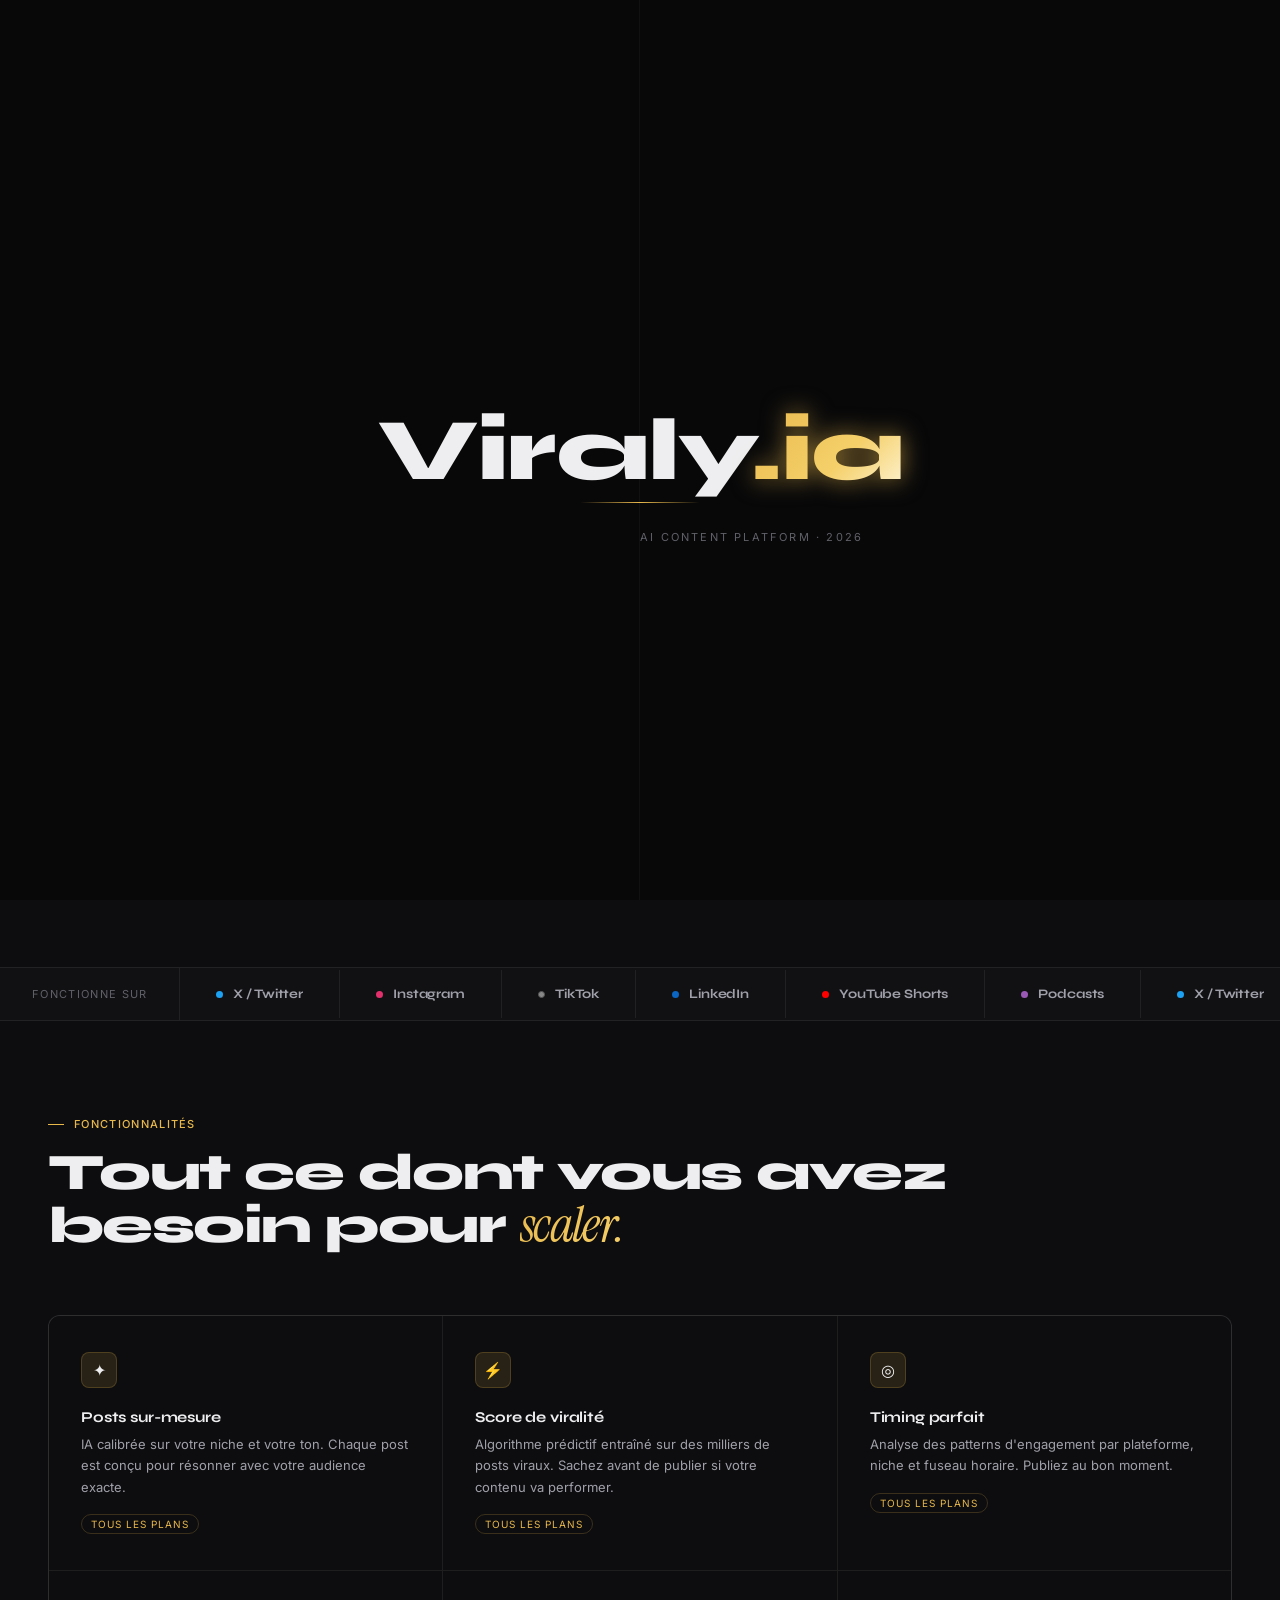
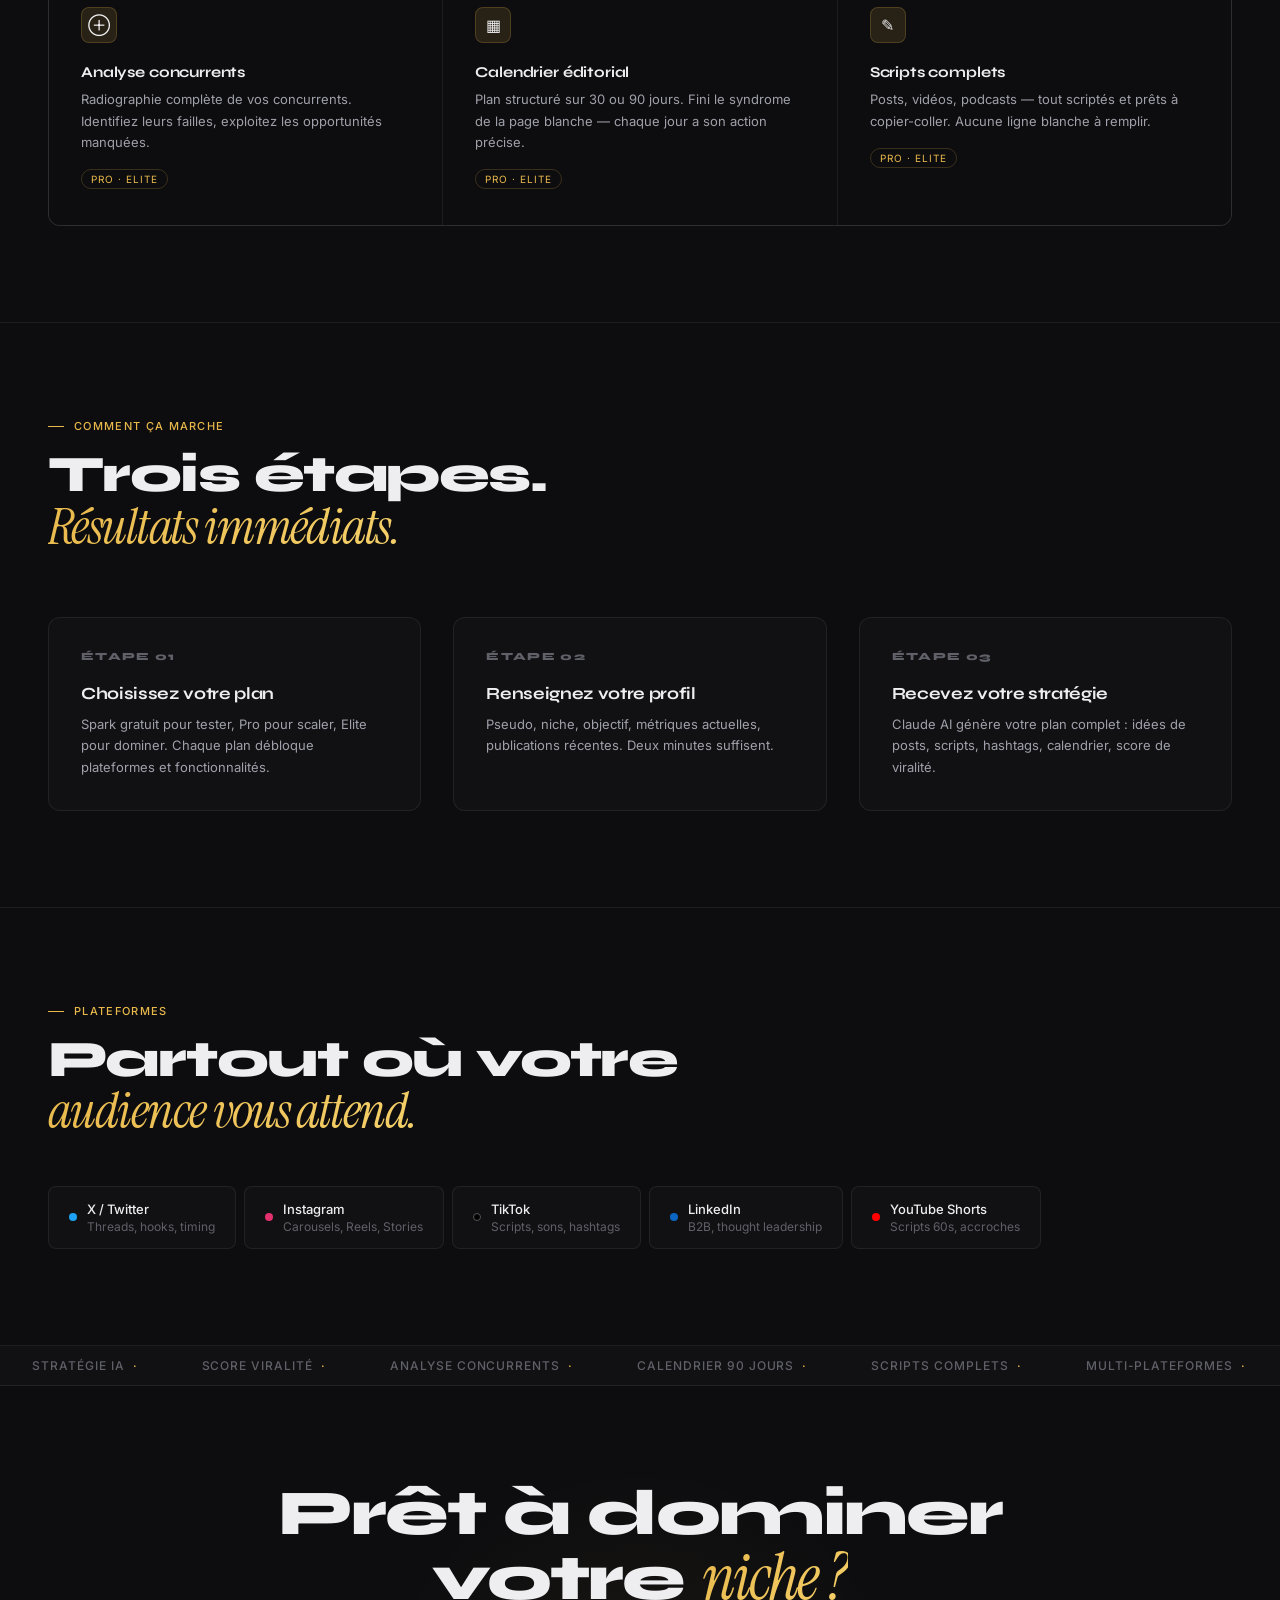
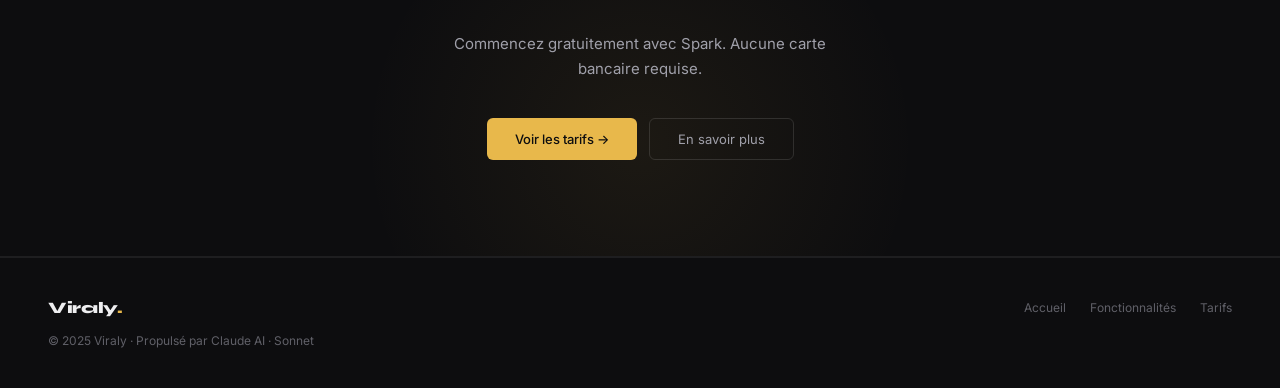
==== commit 7ee0889d: "Add files via upload" ====
--- a/index.html
+++ b/index.html
@@ -1,650 +1,729 @@
 <!DOCTYPE html>
 <html lang="fr">
 <head>
-<meta charset="UTF-8">
-<meta name="viewport" content="width=device-width,initial-scale=1.0">
-<title>VertexLink — Agence Web</title>
-<link rel="preconnect" href="https://fonts.googleapis.com">
-<link rel="preconnect" href="https://fonts.gstatic.com" crossorigin>
-<link href="https://fonts.googleapis.com/css2?family=Syne:wght@700;800&family=DM+Mono:ital,wght@0,300;0,400;1,300&family=Inter:wght@300;400;500&display=swap" rel="stylesheet">
-<link rel="stylesheet" href="shared.css">
+<meta charset="UTF-8"/>
+<meta name="viewport" content="width=device-width,initial-scale=1"/>
+<title>Viraly — Créez du contenu qui convertit</title>
+<link rel="preconnect" href="https://fonts.googleapis.com"/>
+<link rel="preconnect" href="https://fonts.gstatic.com" crossorigin/>
+<link href="https://fonts.googleapis.com/css2?family=Inter:wght@300;400;500;600&family=Syne:wght@700;800&family=Instrument+Serif:ital@1&display=block" rel="stylesheet"/>
 <style>
+:root{
+  --bg:      #0D0D0F;
+  --bg2:     #111114;
+  --bg3:     #16161A;
+  --border:  rgba(255,255,255,.07);
+  --border2: rgba(255,255,255,.12);
+  --text:    #EEEEF0;
+  --text2:   #A0A0AA;
+  --text3:   #606068;
+  --gold:    #E8B84B;
+  --gold2:   #F5D06A;
+  --gold-dim: rgba(232,184,75,.12);
+  --red:     #FF4D4D;
+  --radius:  8px;
+}
+*,*::before,*::after{box-sizing:border-box;margin:0;padding:0;}
+html{scroll-behavior:smooth;font-size:16px;}
+body{
+  background:var(--bg);color:var(--text);
+  font-family:'Inter',sans-serif;font-weight:400;
+  overflow-x:hidden;
+  -webkit-font-smoothing:antialiased;
+}
+::-webkit-scrollbar{width:1px;}
+::-webkit-scrollbar-thumb{background:var(--border2);}
+
+/* ── CURSOR ── */
+#cur{display:none;}
+#cur-ring{display:none;}
+
+/* ── KEYFRAMES ── */
+@keyframes curtL{to{transform:translateX(-100%);}}
+@keyframes curtR{to{transform:translateX(100%);}}
+@keyframes logoReveal{
+  0%{opacity:0;transform:translate(-50%,-50%) translateY(12px);}
+  100%{opacity:1;transform:translate(-50%,-50%) translateY(0);}
+}
+@keyframes lineExpand{0%{width:0;opacity:0;}100%{width:120px;opacity:1;}}
+@keyframes fadeUp{0%{opacity:0;transform:translateY(8px);}100%{opacity:1;transform:translateY(0);}}
+@keyframes heroUp{0%{opacity:0;transform:translateY(16px);}100%{opacity:1;transform:translateY(0);}}
+@keyframes tick{to{transform:translateX(-50%);}}
+@keyframes glow{0%,100%{opacity:.5;}50%{opacity:1;}}
+@keyframes spin{to{transform:rotate(360deg);}}
+@keyframes pulse{0%,100%{opacity:1;}50%{opacity:.3;}}
+@keyframes gradientShift{
+  0%{background-position:0% 50%;}
+  50%{background-position:100% 50%;}
+  100%{background-position:0% 50%;}
+}
+
+/* ── INTRO ── */
+#intro{
+  position:fixed;inset:0;z-index:5000;
+  display:grid;grid-template-columns:1fr 1fr;
+  pointer-events:none;
+}
+#intro-l,#intro-r{background:#080809;}
+#intro-l{border-right:1px solid #111;}
+#intro.go #intro-l{animation:curtL 1s cubic-bezier(.86,0,.07,1) 2.2s both;}
+#intro.go #intro-r{animation:curtR 1s cubic-bezier(.86,0,.07,1) 2.35s both;}
+
+#intro-logo{
+  position:fixed;top:50%;left:50%;
+  transform:translate(-50%,-50%);
+  z-index:5001;
+  font-family:'Syne',sans-serif;font-weight:800;
+  font-size:clamp(44px,7vw,88px);
+  letter-spacing:-.02em;
+  color:var(--text);
+  white-space:nowrap;
+  opacity:0;
+  /* NO CSS animation — JS triggers it after fonts.ready */
+}
+#intro-logo span{
+  background:linear-gradient(135deg,var(--gold) 0%,var(--gold2) 60%,#fff8e0 100%);
+  -webkit-background-clip:text;background-clip:text;
+  -webkit-text-fill-color:transparent;
+  filter:drop-shadow(0 0 12px rgba(232,184,75,.6));
+}
+
+#intro-line{
+  position:fixed;top:50%;left:50%;
+  height:1px;width:0;opacity:0;
+  background:linear-gradient(90deg,transparent,var(--gold),transparent);
+  transform:translateX(-50%);
+  z-index:5001;margin-top:52px;
+  animation:lineExpand .6s ease 1.3s both;
+}
+#intro-sub{
+  position:fixed;top:50%;left:50%;
+  transform:translate(-50%,-50%);margin-top:80px;
+  font-size:11px;letter-spacing:.2em;text-transform:uppercase;
+  color:var(--text3);z-index:5001;white-space:nowrap;
+  opacity:0;animation:fadeUp .5s ease 1.5s both;
+}
+
+/* ── NAV ── */
+nav{
+  position:fixed;top:0;left:0;right:0;z-index:200;
+  display:flex;align-items:center;justify-content:space-between;
+  padding:20px 48px;
+  border-bottom:1px solid transparent;
+  transition:all .3s ease;
+}
+nav.solid{
+  background:rgba(13,13,15,.9);
+  backdrop-filter:blur(24px);
+  border-bottom-color:var(--border);
+  padding:14px 48px;
+}
+.nav-brand{
+  font-family:'Syne',sans-serif;font-weight:800;
+  font-size:18px;letter-spacing:-.02em;
+  color:var(--text);text-decoration:none;
+  display:flex;align-items:center;gap:2px;
+}
+.nav-brand span{
+  background:linear-gradient(135deg,var(--gold) 0%,var(--gold2) 60%,#fff8e0 100%);
+  -webkit-background-clip:text;background-clip:text;
+  -webkit-text-fill-color:transparent;
+  filter:drop-shadow(0 0 8px rgba(232,184,75,.5));
+}
+.nav-links{display:flex;gap:32px;align-items:center;}
+.nav-links a{
+  font-size:13px;font-weight:400;
+  color:var(--text2);text-decoration:none;
+  transition:color .2s;
+}
+.nav-links a:hover,.nav-links a.active{color:var(--text);}
+.nav-cta{
+  font-size:13px;font-weight:500;
+  background:var(--gold);color:#0D0D0F;
+  border:none;padding:9px 20px;border-radius:6px;
+  cursor:pointer;transition:all .2s;font-family:'Inter',sans-serif;
+}
+.nav-cta:hover{background:var(--gold2);transform:translateY(-1px);box-shadow:0 8px 24px rgba(232,184,75,.2);}
 
 /* ── HERO ── */
-.hero {
-  min-height: 100vh;
-  padding-top: 60px;
-  display: flex;
-  flex-direction: column;
-  align-items: center;
-  justify-content: center;
-  text-align: center;
-  position: relative;
-  z-index: 2;
-  padding-left: 24px; padding-right: 24px;
-  gap: 0;
-}
-
-/* grille tech fond */
-.hero::after {
-  content: '';
-  position: absolute; inset: 0;
-  background:
-    repeating-linear-gradient(0deg, transparent, transparent 79px, rgba(0,215,255,.028) 80px),
-    repeating-linear-gradient(90deg, transparent, transparent 79px, rgba(0,215,255,.02) 80px);
-  pointer-events: none;
-}
-
-.hero-inner { position: relative; z-index: 1; max-width: 820px; width: 100% }
-
-/* status pill */
-.status-pill {
-  display: inline-flex; align-items: center; gap: 8px;
-  font-family: var(--mono); font-size: .66rem;
-  color: rgba(0,215,255,.65); letter-spacing: .08em;
-  border: 1px solid rgba(0,215,255,.18);
-  border-radius: 100px; padding: 5px 16px;
-  background: rgba(0,215,255,.04);
-  margin-bottom: 36px;
-  opacity: 0; animation: fadeUp .6s ease .1s forwards;
-}
-.sdot {
-  width: 5px; height: 5px; border-radius: 50%;
-  background: var(--green); box-shadow: 0 0 8px rgba(34,197,94,.7);
-  animation: blink 2s ease-in-out infinite;
-}
-@keyframes blink { 0%,100%{opacity:1} 50%{opacity:.2} }
-
-/* eyebrow */
-.eyebrow {
-  font-family: var(--mono); font-size: .7rem;
-  letter-spacing: .14em; text-transform: uppercase;
-  color: rgba(0,215,255,.42);
-  margin-bottom: 22px;
-  opacity: 0; animation: fadeUp .6s ease .28s forwards;
-}
-
-/* headline */
-.hero-h1 {
-  font-family: var(--syne); font-weight: 800;
-  font-size: clamp(2.8rem, 5.2vw, 4.8rem);
-  letter-spacing: -.042em; line-height: 1.02;
-  margin-bottom: 0;
-}
-.hl { display: block; overflow: hidden }
-.hl-w {
-  display: block;
-  transform: translateY(108%);
-  transition: transform 1s cubic-bezier(.16,1,.3,1);
-}
-.hl-w.up { transform: translateY(0) }
-.grad-text {
-  background: linear-gradient(90deg, var(--blue), var(--cyan));
-  -webkit-background-clip: text; -webkit-text-fill-color: transparent;
-  background-clip: text;
-}
-
-/* code badge */
-.code-badge {
-  display: inline-flex; align-items: center; gap: 5px;
-  font-family: var(--mono); font-size: .7rem;
-  border: 1px solid rgba(0,215,255,.14);
-  border-radius: 5px; padding: 7px 16px;
-  background: rgba(0,215,255,.04);
-  margin: 28px 0;
-  opacity: 0; animation: fadeUp .6s ease .72s forwards;
-  flex-wrap: wrap; justify-content: center;
-}
-.tk-g { color: #4ade80 }
-.tk-b { color: var(--cyan) }
-.tk-w { color: rgba(255,255,255,.4) }
-.tk-s { color: rgba(255,255,255,.22) }
-
-/* sub */
-.hero-sub {
-  font-family: var(--mono); font-size: .78rem;
-  color: rgba(255,255,255,.32); line-height: 1.9;
-  max-width: 440px; margin: 0 auto 40px;
-  opacity: 0; animation: fadeUp .6s ease .88s forwards;
-}
-.hero-sub strong { color: rgba(255,255,255,.6); font-weight: 400 }
-
-/* ctas */
-.hero-ctas {
-  display: flex; gap: 12px; justify-content: center; flex-wrap: wrap;
-  opacity: 0; animation: fadeUp .6s ease 1.04s forwards;
-}
-
-/* stat bar */
-.stat-bar {
-  display: flex; justify-content: center;
-  border: 1px solid rgba(0,215,255,.1);
-  border-radius: 10px; overflow: hidden;
-  margin-top: 60px; max-width: 520px;
-  background: rgba(0,0,0,.45); backdrop-filter: blur(16px);
-  opacity: 0; animation: fadeUp .6s ease 1.2s forwards;
-}
-.stat-item { flex: 1; padding: 20px 12px; text-align: center; border-right: 1px solid rgba(0,215,255,.08) }
-.stat-item:last-child { border-right: none }
-.stat-n {
-  font-family: var(--syne); font-weight: 800;
-  font-size: 1.55rem; letter-spacing: -.04em; display: block;
-  background: linear-gradient(135deg, var(--white), var(--cyan));
-  -webkit-background-clip: text; -webkit-text-fill-color: transparent; background-clip: text;
-}
-.stat-l { font-family: var(--mono); font-size: .6rem; color: rgba(255,255,255,.28); display: block; margin-top: 3px; letter-spacing: .05em }
-
-/* scroll indicator */
-.scroll-ind {
-  position: absolute; bottom: 32px; left: 50%; transform: translateX(-50%);
-  display: flex; flex-direction: column; align-items: center; gap: 8px;
-  font-family: var(--mono); font-size: .58rem; color: rgba(255,255,255,.2);
-  letter-spacing: .1em;
-  opacity: 0; animation: fadeUp .6s ease 1.5s forwards;
-}
-.scroll-line {
-  width: 1px; height: 40px;
-  background: linear-gradient(to bottom, rgba(0,215,255,.4), transparent);
-  animation: scrollDrop 1.8s ease-in-out infinite;
-}
-@keyframes scrollDrop { 0%,100%{transform:scaleY(1);transform-origin:top} 50%{transform:scaleY(.5);transform-origin:top} }
-
-/* ── PROOF NUMBERS ── */
-.proof-sec {
-  position: relative; z-index: 2;
-  background: rgba(7,7,10,.5); backdrop-filter: blur(8px);
-}
-.proof-grid {
-  display: grid; grid-template-columns: repeat(3,1fr);
-  gap: 1px; background: rgba(0,215,255,.08);
-  border: 1px solid rgba(0,215,255,.1);
-  border-radius: 4px; overflow: hidden;
-}
-.proof-cell {
-  background: rgba(8,8,14,.92);
-  padding: 52px 44px;
-  position: relative; overflow: hidden;
-  transition: background .25s;
-}
-.proof-cell:hover { background: rgba(11,11,18,.97) }
-.proof-cell::after {
-  content: ''; position: absolute;
-  bottom: 0; left: 0; right: 0; height: 1px;
-  background: linear-gradient(90deg, transparent, rgba(0,215,255,.28), transparent);
-  transform: scaleX(0); transform-origin: left;
-  transition: transform .5s ease;
-}
-.proof-cell:hover::after { transform: scaleX(1) }
-.proof-num {
-  font-family: var(--syne); font-weight: 800;
-  font-size: clamp(2.6rem, 5vw, 4.8rem);
-  letter-spacing: -.05em; line-height: 1;
-  background: linear-gradient(135deg,var(--white) 30%,rgba(0,215,255,.55));
-  -webkit-background-clip: text; -webkit-text-fill-color: transparent; background-clip: text;
-  display: block; margin-bottom: 8px;
-}
-.proof-label {
-  font-family: var(--mono); font-size: .64rem;
-  color: rgba(0,215,255,.45); letter-spacing: .08em;
-  display: block; margin-bottom: 12px; text-transform: uppercase;
-}
-.proof-desc { font-size: .8rem; color: rgba(255,255,255,.3); line-height: 1.7 }
-
-/* ── SERVICES LISTE ── */
-.svc-list { border-top: 1px solid rgba(0,215,255,.1) }
-.svc-row {
-  display: grid; grid-template-columns: 72px 1fr auto;
-  gap: 32px; align-items: center;
-  padding: 36px 0;
-  border-bottom: 1px solid rgba(0,215,255,.06);
-  transition: background .2s; border-radius: 4px;
-}
-.svc-row:hover { background: rgba(0,215,255,.025) }
-.svc-idx { font-family: var(--mono); font-size: .64rem; color: rgba(0,215,255,.28) }
-.svc-body {}
-.svc-name { font-family: var(--syne); font-weight: 700; font-size: 1.2rem; letter-spacing: -.02em; margin-bottom: 7px }
-.svc-tags { display: flex; flex-wrap: wrap; gap: 5px }
-.tag {
-  font-family: var(--mono); font-size: .62rem;
-  color: rgba(0,215,255,.48);
-  border: 1px solid rgba(0,215,255,.12);
-  padding: 2px 9px; border-radius: 3px;
-  background: rgba(0,215,255,.03);
-}
-.svc-price {
-  font-family: var(--syne); font-weight: 800;
-  font-size: 1.4rem; letter-spacing: -.03em;
-  text-align: right; flex-shrink: 0;
-  background: linear-gradient(90deg,var(--white),var(--cyan));
-  -webkit-background-clip: text; -webkit-text-fill-color: transparent; background-clip: text;
-}
-
-/* ── PROCESS ── */
-.proc-steps {
-  display: grid; grid-template-columns: repeat(4,1fr);
-  gap: 0; position: relative; margin-top: 56px;
-}
-.proc-steps::before {
-  content: ''; position: absolute; top: 14px;
-  left: 12%; right: 12%; height: 1px;
-  background: linear-gradient(90deg, transparent, rgba(0,215,255,.22), rgba(61,111,255,.22), transparent);
-}
-.proc { padding: 0 20px; text-align: center }
-.proc-dot {
-  width: 9px; height: 9px; border-radius: 50%;
-  background: linear-gradient(135deg, var(--blue), var(--cyan));
-  margin: 0 auto 22px; position: relative; z-index: 1;
-  box-shadow: 0 0 14px rgba(0,215,255,.5);
-}
-.proc-n { font-family: var(--mono); font-size: .58rem; color: rgba(0,215,255,.3); letter-spacing: .08em; text-transform: uppercase; margin-bottom: 9px }
-.proc-t { font-family: var(--syne); font-weight: 700; font-size: .92rem; letter-spacing: -.01em; margin-bottom: 9px }
-.proc-d { font-family: var(--mono); font-size: .7rem; color: rgba(255,255,255,.28); line-height: 1.7; font-weight: 300 }
-
-/* ── WORK CARDS ── */
-.work-list { display: flex; flex-direction: column; gap: 10px; margin-top: 52px }
-.wcard {
-  display: grid; grid-template-columns: 1.1fr 1fr;
-  border: 1px solid rgba(0,215,255,.1);
-  border-radius: 6px; overflow: hidden;
-  background: rgba(8,8,14,.88);
-  transition: border-color .3s, transform .3s cubic-bezier(.16,1,.3,1);
-}
-.wcard:hover { border-color: rgba(0,215,255,.28); transform: translateY(-2px) }
-
-/* browser mock */
-.wmock {
-  min-height: 260px; display: flex; flex-direction: column;
-  background: rgba(10,10,18,.96); position: relative; overflow: hidden;
-}
-.wmock::after {
-  content: ''; position: absolute; inset: 0; pointer-events: none;
-  background: radial-gradient(ellipse 70% 55% at 50% -5%, rgba(0,215,255,.07), transparent);
-  opacity: 0; transition: opacity .4s;
-}
-.wcard:hover .wmock::after { opacity: 1 }
-.wbar {
-  height: 26px; background: rgba(0,0,0,.3);
-  border-bottom: 1px solid rgba(0,215,255,.07);
-  display: flex; align-items: center; gap: 5px; padding: 0 12px; flex-shrink: 0;
-}
-.wdot { width: 7px; height: 7px; border-radius: 50% }
-.wdot.r{background:#ff5f57}.wdot.y{background:#febc2e}.wdot.g{background:#28c840}
-.wurl { flex:1; margin-left:6px; font-family:var(--mono); font-size:.58rem; color:rgba(0,215,255,.28) }
-.wbody { padding: 18px; flex: 1; display: flex; flex-direction: column; gap: 9px }
-.wb { border-radius: 2px; background: rgba(255,255,255,.06) }
-.wb.xl{height:11px;width:56%} .wb.lg{height:7px;width:75%} .wb.sm{height:5px;width:42%}
-.wb.ac { background: rgba(0,215,255,.17); width:24%; height:8px }
-
-.winfo {
-  padding: 36px; display: flex; flex-direction: column;
-  justify-content: space-between;
-  border-left: 1px solid rgba(0,215,255,.07);
-}
-.wnum { font-family: var(--mono); font-size: .6rem; color: rgba(0,215,255,.24); margin-bottom: 10px }
-.wname { font-family: var(--syne); font-weight: 800; font-size: 1.5rem; letter-spacing: -.03em; margin-bottom: 10px }
-.wdesc { font-family: var(--mono); font-size: .72rem; color: rgba(255,255,255,.3); line-height: 1.75; font-weight: 300; margin-bottom: 14px }
-.wtags { display: flex; flex-wrap: wrap; gap: 5px; margin-bottom: 18px }
-
-/* score bars */
-.score-block { display: flex; flex-direction: column; gap: 8px }
-.srow { display: flex; align-items: center; gap: 10px }
-.slbl { font-family: var(--mono); font-size: .6rem; color: rgba(255,255,255,.22); width: 82px; flex-shrink: 0 }
-.sbar { flex: 1; height: 2px; background: rgba(255,255,255,.06); border-radius: 1px; overflow: hidden }
-.sfill { height: 100%; width: 0; background: linear-gradient(90deg, var(--blue), var(--cyan)); border-radius: 1px; transition: width 1.1s cubic-bezier(.16,1,.3,1) }
-.sfill.gr { background: linear-gradient(90deg, #16a34a, #4ade80) }
-.sval { font-family: var(--mono); font-size: .65rem; min-width: 34px; text-align: right }
-.sval.g { color: #4ade80 }
-
-/* ── CTA FINAL ── */
-.cta-band {
-  position: relative; z-index: 2;
-  padding: 140px 72px;
-  text-align: center;
-  border-top: 1px solid rgba(0,215,255,.08);
-  overflow: hidden;
-}
-.cta-band::before {
-  content: ''; position: absolute;
-  top: -240px; left: 50%; transform: translateX(-50%);
-  width: 900px; height: 700px; border-radius: 50%;
-  background: radial-gradient(ellipse, rgba(0,215,255,.055), transparent 68%);
-  pointer-events: none;
-}
-.cta-band h2 {
-  font-family: var(--syne); font-weight: 800;
-  font-size: clamp(2.2rem, 5.5vw, 5rem);
-  letter-spacing: -.042em; line-height: 1.02;
-  margin-bottom: 40px; position: relative;
-}
-.cta-band p {
-  font-family: var(--mono); font-size: .68rem;
-  color: rgba(255,255,255,.22); letter-spacing: .08em;
-  text-transform: uppercase; margin-top: 20px; position: relative;
-}
-
-/* ── RESPONSIVE ── */
+.hero{
+  min-height:100vh;
+  display:flex;flex-direction:column;
+  align-items:center;justify-content:center;
+  text-align:center;
+  padding:140px 48px 100px;
+  position:relative;overflow:hidden;
+}
+
+/* subtle radial glow */
+.hero::before{
+  content:'';
+  position:absolute;top:-40%;left:50%;
+  width:800px;height:800px;
+  background:radial-gradient(ellipse,rgba(232,184,75,.06) 0%,transparent 65%);
+  transform:translateX(-50%);
+  pointer-events:none;
+}
+/* grid overlay */
+.hero::after{
+  content:'';position:absolute;inset:0;
+  background-image:
+    linear-gradient(var(--border) 1px,transparent 1px),
+    linear-gradient(90deg,var(--border) 1px,transparent 1px);
+  background-size:64px 64px;
+  mask-image:radial-gradient(ellipse 80% 60% at 50% 0%,black 0%,transparent 70%);
+  pointer-events:none;opacity:.4;
+}
+
+.hero-badge{
+  display:inline-flex;align-items:center;gap:8px;
+  border:1px solid var(--border2);
+  background:rgba(255,255,255,.03);
+  border-radius:100px;
+  padding:6px 14px 6px 10px;
+  font-size:12px;color:var(--text2);
+  margin-bottom:40px;opacity:0;
+  position:relative;z-index:1;
+}
+.hero-badge-dot{
+  width:6px;height:6px;background:var(--gold);
+  border-radius:50%;animation:glow 2s ease infinite;
+  flex-shrink:0;
+}
+.hero-badge strong{color:var(--text);font-weight:500;}
+
+.hero-title{
+  font-family:'Syne',sans-serif;font-weight:800;
+  font-size:clamp(44px,7vw,88px);
+  line-height:1.0;letter-spacing:-.03em;
+  color:var(--text);
+  max-width:820px;opacity:0;
+  position:relative;z-index:1;
+}
+.hero-title .accent{
+  font-family:'Instrument Serif',serif;
+  font-style:italic;font-weight:400;
+  background:linear-gradient(135deg,var(--gold) 0%,var(--gold2) 100%);
+  -webkit-background-clip:text;background-clip:text;
+  -webkit-text-fill-color:transparent;
+}
+
+.hero-desc{
+  font-size:16px;font-weight:400;line-height:1.7;
+  color:var(--text2);max-width:480px;
+  margin:24px auto 0;opacity:0;
+  position:relative;z-index:1;
+}
+
+.hero-btns{
+  display:flex;gap:12px;flex-wrap:wrap;justify-content:center;
+  margin-top:40px;opacity:0;position:relative;z-index:1;
+}
+.btn-primary{
+  font-family:'Inter',sans-serif;font-size:13px;font-weight:500;
+  background:var(--gold);color:#0D0D0F;
+  border:none;padding:12px 28px;border-radius:6px;
+  cursor:pointer;transition:all .2s;
+}
+.btn-primary:hover{background:var(--gold2);transform:translateY(-2px);box-shadow:0 12px 32px rgba(232,184,75,.22);}
+.btn-ghost{
+  font-family:'Inter',sans-serif;font-size:13px;font-weight:400;
+  background:transparent;color:var(--text2);
+  border:1px solid var(--border2);padding:12px 28px;border-radius:6px;
+  cursor:pointer;transition:all .2s;
+}
+.btn-ghost:hover{border-color:var(--border2);color:var(--text);background:rgba(255,255,255,.04);}
+
+/* hero stats */
+.hero-stats{
+  display:flex;gap:0;
+  margin-top:80px;
+  border:1px solid var(--border);
+  border-radius:12px;
+  overflow:hidden;
+  opacity:0;position:relative;z-index:1;
+}
+.hs{
+  flex:1;padding:24px 32px;
+  border-right:1px solid var(--border);
+  text-align:center;
+}
+.hs:last-child{border-right:none;}
+.hs-n{
+  font-family:'Syne',sans-serif;font-weight:700;
+  font-size:28px;letter-spacing:-.02em;
+  color:var(--text);margin-bottom:4px;
+}
+.hs-l{font-size:12px;color:var(--text3);}
+
+/* ── PLATFORMS TICKER ── */
+.plat-ticker{
+  border-top:1px solid var(--border);
+  border-bottom:1px solid var(--border);
+  background:var(--bg2);
+  display:flex;align-items:center;
+  overflow:hidden;
+}
+.plat-ticker-label{
+  font-size:11px;letter-spacing:.12em;text-transform:uppercase;
+  color:var(--text3);padding:0 32px;
+  border-right:1px solid var(--border);
+  white-space:nowrap;flex-shrink:0;
+  height:100%;display:flex;align-items:center;min-height:52px;
+}
+.plat-ticker-track{
+  display:flex;white-space:nowrap;
+  animation:tick 18s linear infinite;
+  flex:1;overflow:hidden;
+}
+.plat-ticker-item{
+  display:inline-flex;align-items:center;gap:10px;
+  padding:16px 36px;
+  font-family:'Syne',sans-serif;font-weight:700;
+  font-size:13px;letter-spacing:-.01em;
+  color:var(--text2);flex-shrink:0;
+  border-right:1px solid var(--border);
+  transition:color .2s;
+}
+.plat-ticker-item:hover{color:var(--text);}
+.plat-ticker-item .plat-dot{
+  width:7px;height:7px;border-radius:50%;flex-shrink:0;
+}
+
+/* ── SECTION ── */
+.section{padding:96px 48px;border-bottom:1px solid var(--border);}
+.section-label{
+  font-size:11px;font-weight:500;letter-spacing:.12em;text-transform:uppercase;
+  color:var(--gold);display:flex;align-items:center;gap:10px;margin-bottom:16px;
+}
+.section-label::before{content:'';width:16px;height:1px;background:var(--gold);}
+.section-title{
+  font-family:'Syne',sans-serif;font-weight:800;
+  font-size:clamp(32px,4vw,52px);
+  letter-spacing:-.03em;line-height:1.0;
+  color:var(--text);margin-bottom:16px;
+}
+.section-title .accent{
+  font-family:'Instrument Serif',serif;font-style:italic;font-weight:400;
+  background:linear-gradient(135deg,var(--gold),var(--gold2));
+  -webkit-background-clip:text;background-clip:text;
+  -webkit-text-fill-color:transparent;
+}
+.section-desc{font-size:15px;color:var(--text2);line-height:1.7;max-width:440px;}
+
+/* ── FEATURES GRID ── */
+.feat-grid{
+  display:grid;grid-template-columns:repeat(3,1fr);
+  gap:1px;background:var(--border);
+  border:1px solid var(--border);border-radius:12px;overflow:hidden;
+  margin-top:64px;
+}
+.feat-card{
+  background:var(--bg);padding:36px 32px;
+  transition:background .2s;
+}
+.feat-card:hover{background:var(--bg2);}
+.feat-icon{
+  width:36px;height:36px;border-radius:8px;
+  background:var(--gold-dim);border:1px solid rgba(232,184,75,.2);
+  display:flex;align-items:center;justify-content:center;
+  font-size:16px;margin-bottom:20px;
+}
+.feat-name{
+  font-family:'Syne',sans-serif;font-weight:700;
+  font-size:15px;letter-spacing:-.01em;
+  color:var(--text);margin-bottom:8px;
+}
+.feat-desc{font-size:13px;color:var(--text2);line-height:1.65;}
+.feat-tag{
+  display:inline-block;margin-top:16px;
+  font-size:10px;letter-spacing:.1em;text-transform:uppercase;
+  color:var(--gold);border:1px solid rgba(232,184,75,.2);
+  padding:3px 9px;border-radius:100px;
+}
+
+/* ── STEPS ── */
+.steps-grid{
+  display:grid;grid-template-columns:repeat(3,1fr);
+  gap:32px;margin-top:64px;
+}
+.step-card{
+  background:var(--bg2);border:1px solid var(--border);
+  border-radius:12px;padding:32px;
+  position:relative;overflow:hidden;
+  transition:border-color .2s,transform .2s;
+}
+.step-card:hover{border-color:var(--border2);transform:translateY(-2px);}
+.step-card::before{
+  content:'';position:absolute;top:0;left:0;right:0;height:1px;
+  background:linear-gradient(90deg,transparent,var(--gold),transparent);
+  opacity:0;transition:opacity .2s;
+}
+.step-card:hover::before{opacity:1;}
+.step-num{
+  font-family:'Syne',sans-serif;font-weight:800;
+  font-size:11px;letter-spacing:.12em;text-transform:uppercase;
+  color:var(--text3);margin-bottom:20px;
+}
+.step-title{
+  font-family:'Syne',sans-serif;font-weight:700;
+  font-size:17px;letter-spacing:-.02em;
+  color:var(--text);margin-bottom:10px;
+}
+.step-desc{font-size:13px;color:var(--text2);line-height:1.65;}
+
+/* ── PLATFORMS ── */
+.plat-grid{
+  display:flex;gap:8px;flex-wrap:wrap;margin-top:48px;
+}
+.plat-pill{
+  display:flex;align-items:center;gap:10px;
+  background:var(--bg2);border:1px solid var(--border);
+  border-radius:8px;padding:14px 20px;
+  transition:border-color .2s,background .2s;cursor:default;
+}
+.plat-pill:hover{border-color:var(--border2);background:var(--bg3);}
+.plat-dot{width:8px;height:8px;border-radius:50%;flex-shrink:0;}
+.plat-name{font-size:13px;font-weight:500;color:var(--text);}
+.plat-desc{font-size:12px;color:var(--text3);margin-top:2px;}
+
+/* ── TICKER ── */
+.ticker{
+  padding:12px 0;overflow:hidden;
+  border-bottom:1px solid var(--border);
+  background:var(--bg2);
+}
+.tk-track{display:flex;white-space:nowrap;animation:tick 20s linear infinite;}
+.tk-item{
+  font-size:12px;font-weight:500;letter-spacing:.08em;text-transform:uppercase;
+  color:var(--text3);padding:0 32px;flex-shrink:0;
+  display:flex;align-items:center;gap:8px;
+}
+.tk-item::after{content:'·';color:var(--gold);}
+
+/* ── CTA BLOCK ── */
+.cta-block{
+  padding:96px 48px;text-align:center;
+  border-bottom:1px solid var(--border);
+  position:relative;overflow:hidden;
+}
+.cta-block::before{
+  content:'';position:absolute;bottom:-40%;left:50%;
+  width:600px;height:600px;
+  background:radial-gradient(ellipse,rgba(232,184,75,.07) 0%,transparent 65%);
+  transform:translateX(-50%);pointer-events:none;
+}
+.cta-title{
+  font-family:'Syne',sans-serif;font-weight:800;
+  font-size:clamp(36px,5vw,64px);
+  letter-spacing:-.03em;line-height:1.0;
+  color:var(--text);margin-bottom:20px;
+  position:relative;z-index:1;
+}
+.cta-title .accent{
+  font-family:'Instrument Serif',serif;font-style:italic;font-weight:400;
+  background:linear-gradient(135deg,var(--gold),var(--gold2));
+  -webkit-background-clip:text;background-clip:text;-webkit-text-fill-color:transparent;
+}
+.cta-desc{font-size:15px;color:var(--text2);max-width:400px;margin:0 auto 36px;line-height:1.7;position:relative;z-index:1;}
+
+/* ── FOOTER ── */
+footer{
+  padding:40px 48px;
+  display:flex;align-items:center;justify-content:space-between;
+  flex-wrap:wrap;gap:16px;
+  border-top:1px solid var(--border);
+}
+.f-brand{
+  font-family:'Syne',sans-serif;font-weight:800;
+  font-size:16px;letter-spacing:-.02em;color:var(--text);
+}
+.f-brand span{color:var(--gold);}
+.f-links{display:flex;gap:24px;}
+.f-links a{font-size:12px;color:var(--text3);text-decoration:none;transition:color .2s;}
+.f-links a:hover{color:var(--text2);}
+.f-copy{font-size:12px;color:var(--text3);width:100%;}
+
+/* ── REVEAL ── */
+.rv {opacity:0;transform:translateY(16px);transition:opacity .6s ease,transform .6s ease;}
+.rv2{opacity:0;transform:translateY(16px);transition:opacity .6s .1s ease,transform .6s .1s ease;}
+.rv3{opacity:0;transform:translateY(16px);transition:opacity .6s .2s ease,transform .6s .2s ease;}
+.rv.in,.rv2.in,.rv3.in{opacity:1;transform:translateY(0);}
+
+/* ── LOADING ── */
+#load-screen{
+  position:fixed;inset:0;background:var(--bg);z-index:500;
+  display:none;flex-direction:column;align-items:center;justify-content:center;gap:20px;
+}
+.load-ring{width:56px;height:56px;position:relative;display:flex;align-items:center;justify-content:center;}
+.load-ring::after{content:'';position:absolute;inset:0;border-radius:50%;border:1.5px solid transparent;border-top-color:var(--gold);animation:spin 1s linear infinite;}
+.load-v{font-family:'Syne',sans-serif;font-weight:800;font-size:17px;color:var(--text);}
+.load-msg{font-size:12px;color:var(--text3);letter-spacing:.06em;animation:pulse 2s ease infinite;}
+
 @media(max-width:900px){
-  .hero { padding-top: 80px }
-  .stat-bar { max-width: 100% }
-  .proof-grid { grid-template-columns: 1fr }
-  .svc-row { grid-template-columns: 1fr; gap: 8px }
-  .svc-price { text-align: left }
-  .proc-steps { grid-template-columns: 1fr 1fr; gap: 40px }
-  .proc-steps::before { display: none }
-  .wcard { grid-template-columns: 1fr }
-  .winfo { border-left: none; border-top: 1px solid rgba(0,215,255,.07); padding: 22px }
-  .cta-band { padding: 80px 20px }
+  nav{padding:14px 20px;}nav.solid{padding:11px 20px;}.nav-links{display:none;}
+  .hero{padding:120px 20px 80px;}
+  .hero-stats{flex-wrap:wrap;}
+  .hero-stats .hs{min-width:calc(50% - 1px);}
+  .feat-grid,.steps-grid{grid-template-columns:1fr;}
+  .section{padding:64px 20px;}
+  .logos-band{padding:28px 20px;}
+  footer{padding:32px 20px;}
+  .cta-block{padding:64px 20px;}
 }
 </style>
 </head>
 <body>
+
 <div id="cur"></div>
-<div id="prog"></div>
-<canvas id="cvs"></canvas>
-
-<nav>
-  <a href="index.html" class="logo">
-    <svg width="26" height="26" viewBox="0 0 26 26" fill="none">
-      <rect width="26" height="26" rx="5" fill="rgba(0,215,255,.08)" stroke="rgba(0,215,255,.22)" stroke-width="1"/>
-      <path d="M6 8L11 18.5L13 15L15 18.5L20 8" stroke="url(#g)" stroke-width="1.7" stroke-linecap="round" stroke-linejoin="round"/>
-      <defs><linearGradient id="g" x1="6" y1="8" x2="20" y2="18" gradientUnits="userSpaceOnUse"><stop stop-color="#3d6fff"/><stop offset="1" stop-color="#00d7ff"/></linearGradient></defs>
-    </svg>
-    VertexLink
-  </a>
-  <ul class="nav-links">
-    <li><a href="index.html" class="on">Accueil</a></li>
-    <li><a href="services.html">Services</a></li>
-    <li><a href="realisations.html">Réalisations</a></li>
-    <li><a href="contact.html">Contact</a></li>
-  </ul>
-  <a href="contact.html" class="nav-cta">→ Démarrer un projet</a>
+<div id="cur-ring"></div>
+
+<!-- ── INTRO ── -->
+<div id="intro">
+  <div id="intro-l"></div>
+  <div id="intro-r"></div>
+</div>
+<div id="intro-line"></div>
+<div id="intro-logo">Viraly<span>.ia</span></div>
+<div id="intro-sub">AI Content Platform · 2026</div>
+
+<!-- ── NAV ── -->
+<nav id="nav">
+  <a class="nav-brand" href="index.html">Viraly<span>.ia</span></a>
+  <div class="nav-links">
+    <a href="index.html" class="active">Accueil</a>
+    <a href="features.html">Fonctionnalités</a>
+    <a href="pricing.html">Tarifs</a>
+  </div>
+  <button class="nav-cta" onclick="location.href='pricing.html'">Commencer gratuitement</button>
 </nav>
 
-<!-- ══ HERO ══ -->
+<!-- ── HERO ── -->
 <section class="hero">
-  <div class="hero-inner">
-
-    <div class="status-pill">
-      <span class="sdot"></span>
-      Disponible · Livraison 14 jours
-    </div>
-
-    <p class="eyebrow">Agence Web · Développement sur mesure</p>
-
-    <h1 class="hero-h1">
-      <span class="hl"><span class="hl-w" id="w1">Sites web qui</span></span>
-      <span class="hl"><span class="hl-w grad-text" id="w2">convertissent.</span></span>
-    </h1>
-
-    <div class="code-badge">
-      <span class="tk-g">const</span>&nbsp;
-      <span class="tk-b">site</span>&nbsp;
-      <span class="tk-s">=</span>&nbsp;
-      <span class="tk-w">vertexlink</span><span class="tk-s">.</span><span class="tk-b">build</span><span class="tk-s">({</span>&nbsp;
-      <span class="tk-g">lighthouse</span><span class="tk-s">:</span>&nbsp;<span class="tk-b">95+</span><span class="tk-s">,</span>&nbsp;
-      <span class="tk-g">days</span><span class="tk-s">:</span>&nbsp;<span class="tk-b">14</span><span class="tk-s">,</span>&nbsp;
-      <span class="tk-g">template</span><span class="tk-s">:</span>&nbsp;<span class="tk-b">false</span>&nbsp;
-      <span class="tk-s">})</span>
-    </div>
-
-    <p class="hero-sub">
-      <strong>HTML · CSS · JavaScript</strong> — zéro template, zéro WordPress.<br>
-      Chaque ligne de code écrite à la main pour votre projet.
-    </p>
-
-    <div class="hero-ctas">
-      <a href="contact.html" class="btn-p" id="mag">
-        Démarrer un projet
-        <svg width="15" height="15" viewBox="0 0 15 15" fill="none"><path d="M1 7.5h13M8 2l5 5.5L8 13" stroke="currentColor" stroke-width="1.7" stroke-linecap="round" stroke-linejoin="round"/></svg>
-      </a>
-      <a href="realisations.html" class="btn-s">Voir les projets</a>
-    </div>
-
-    <div class="stat-bar">
-      <div class="stat-item"><span class="stat-n" id="sn1">0</span><span class="stat-l">Lighthouse score</span></div>
-      <div class="stat-item"><span class="stat-n" id="sn2">0j</span><span class="stat-l">Délai max</span></div>
-      <div class="stat-item"><span class="stat-n" id="sn3">0</span><span class="stat-l">Projets livrés</span></div>
-    </div>
-  </div>
-
-  <div class="scroll-ind">
-    <div class="scroll-line"></div>
-    SCROLL
+  <div class="hero-badge" id="hb0">
+    <div class="hero-badge-dot"></div>
+    Propulsé par <strong>Claude AI · Sonnet 4</strong>
+  </div>
+
+  <h1 class="hero-title" id="ht">
+    Créez du contenu<br/>qui <span class="accent">convertit vraiment.</span>
+  </h1>
+
+  <p class="hero-desc" id="hd">
+    Stratégie de croissance complète générée en 30 secondes — posts, scripts, calendrier, analyse concurrents.
+  </p>
+
+  <div class="hero-btns" id="hbtns">
+    <button class="btn-primary" onclick="location.href='pricing.html'">Analyser mon compte →</button>
+    <button class="btn-ghost" onclick="location.href='features.html'">Voir comment ça marche</button>
+  </div>
+
+  <div class="hero-stats" id="hstats">
+    <div class="hs"><div class="hs-n">2 400+</div><div class="hs-l">Créateurs actifs</div></div>
+    <div class="hs"><div class="hs-n">94%</div><div class="hs-l">Satisfaction</div></div>
+    <div class="hs"><div class="hs-n">3.2×</div><div class="hs-l">Croissance moyenne</div></div>
+    <div class="hs"><div class="hs-n">&lt;30s</div><div class="hs-l">Plan complet</div></div>
   </div>
 </section>
 
-<!-- MARQUEE -->
-<div class="mq-wrap">
-  <div class="mq-track">
-    <span class="mq-item">HTML / CSS / JS<span class="mq-dot"></span></span>
-    <span class="mq-item">Canvas API<span class="mq-dot"></span></span>
-    <span class="mq-item">SEO Technique<span class="mq-dot"></span></span>
-    <span class="mq-item">Core Web Vitals<span class="mq-dot"></span></span>
-    <span class="mq-item">Mobile First<span class="mq-dot"></span></span>
-    <span class="mq-item">Netlify Deploy<span class="mq-dot"></span></span>
-    <span class="mq-item">Lighthouse 100<span class="mq-dot"></span></span>
-    <span class="mq-item">Pixel Meta<span class="mq-dot"></span></span>
-    <span class="mq-item">Schema.org<span class="mq-dot"></span></span>
-    <span class="mq-item">UX / UI Design<span class="mq-dot"></span></span>
-    <span class="mq-item">Formspree<span class="mq-dot"></span></span>
-    <span class="mq-item">HTML / CSS / JS<span class="mq-dot"></span></span>
-    <span class="mq-item">Canvas API<span class="mq-dot"></span></span>
-    <span class="mq-item">SEO Technique<span class="mq-dot"></span></span>
-    <span class="mq-item">Core Web Vitals<span class="mq-dot"></span></span>
-    <span class="mq-item">Mobile First<span class="mq-dot"></span></span>
-    <span class="mq-item">Netlify Deploy<span class="mq-dot"></span></span>
-    <span class="mq-item">Lighthouse 100<span class="mq-dot"></span></span>
-    <span class="mq-item">Pixel Meta<span class="mq-dot"></span></span>
-    <span class="mq-item">Schema.org<span class="mq-dot"></span></span>
-    <span class="mq-item">UX / UI Design<span class="mq-dot"></span></span>
-    <span class="mq-item">Formspree<span class="mq-dot"></span></span>
+<!-- ── PLATFORMS SCROLLING TICKER ── -->
+<div class="plat-ticker">
+  <div class="plat-ticker-label">Fonctionne sur</div>
+  <div class="plat-ticker-track">
+    <div class="plat-ticker-item"><div class="plat-dot" style="background:#1DA1F2;"></div>X / Twitter</div>
+    <div class="plat-ticker-item"><div class="plat-dot" style="background:#E1306C;"></div>Instagram</div>
+    <div class="plat-ticker-item"><div class="plat-dot" style="background:#888;border:1px solid #555;"></div>TikTok</div>
+    <div class="plat-ticker-item"><div class="plat-dot" style="background:#0A66C2;"></div>LinkedIn</div>
+    <div class="plat-ticker-item"><div class="plat-dot" style="background:#FF0000;"></div>YouTube Shorts</div>
+    <div class="plat-ticker-item"><div class="plat-dot" style="background:#9B59B6;"></div>Podcasts</div>
+    <div class="plat-ticker-item"><div class="plat-dot" style="background:#1DA1F2;"></div>X / Twitter</div>
+    <div class="plat-ticker-item"><div class="plat-dot" style="background:#E1306C;"></div>Instagram</div>
+    <div class="plat-ticker-item"><div class="plat-dot" style="background:#888;border:1px solid #555;"></div>TikTok</div>
+    <div class="plat-ticker-item"><div class="plat-dot" style="background:#0A66C2;"></div>LinkedIn</div>
+    <div class="plat-ticker-item"><div class="plat-dot" style="background:#FF0000;"></div>YouTube Shorts</div>
+    <div class="plat-ticker-item"><div class="plat-dot" style="background:#9B59B6;"></div>Podcasts</div>
   </div>
 </div>
 
-<!-- ══ PROOF ══ -->
-<section class="sec proof-sec">
-  <div class="wrap">
-    <p class="lbl rv">Ce qu'on garantit</p>
-    <div class="proof-grid">
-      <div class="proof-cell rv d1">
-        <span class="proof-num">95+</span>
-        <span class="proof-label">Lighthouse Score</span>
-        <p class="proof-desc">Performance, SEO, Accessibilité — auditées et documentées sur chaque livraison.</p>
-      </div>
-      <div class="proof-cell rv d2">
-        <span class="proof-num">14j</span>
-        <span class="proof-label">Délai maximum</span>
-        <p class="proof-desc">Brief → maquette validée → code → mise en ligne. Pas de retards, pas d'excuses.</p>
-      </div>
-      <div class="proof-cell rv d3">
-        <span class="proof-num">0</span>
-        <span class="proof-label">Template utilisé</span>
-        <p class="proof-desc">Zéro WordPress, zéro Wix. Chaque ligne de code écrite pour votre projet.</p>
-      </div>
-    </div>
-  </div>
-</section>
-
-<!-- ══ SERVICES ══ -->
-<section class="sec sec-sm">
-  <div class="wrap">
-    <div style="display:flex;align-items:baseline;justify-content:space-between;border-bottom:1px solid rgba(0,215,255,.1);padding-bottom:18px;margin-bottom:0" class="rv">
-      <p class="lbl" style="margin:0">Prestations</p>
-      <span style="font-family:var(--syne);font-weight:800;font-size:clamp(1.5rem,2.8vw,2.2rem);letter-spacing:-.03em">Ce qu'on construit</span>
-    </div>
-    <div class="svc-list">
-      <div class="svc-row rv">
-        <span class="svc-idx">01</span>
-        <div class="svc-body">
-          <div class="svc-name">Site Vitrine</div>
-          <div class="svc-tags"><span class="tag">Multi-pages</span><span class="tag">SEO</span><span class="tag">Mobile-first</span><span class="tag">14 jours</span></div>
-        </div>
-        <div class="svc-price">497 €</div>
-      </div>
-      <div class="svc-row rv d1">
-        <span class="svc-idx">02</span>
-        <div class="svc-body">
-          <div class="svc-name">Landing Page</div>
-          <div class="svc-tags"><span class="tag">Copywriting</span><span class="tag">Pixel Meta</span><span class="tag">Analytics</span><span class="tag">7 jours</span></div>
-        </div>
-        <div class="svc-price">297 €</div>
-      </div>
-      <div class="svc-row rv d2">
-        <span class="svc-idx">03</span>
-        <div class="svc-body">
-          <div class="svc-name">Audit & Refonte</div>
-          <div class="svc-tags"><span class="tag">Lighthouse Audit</span><span class="tag">Core Web Vitals</span><span class="tag">UX/UI</span></div>
-        </div>
-        <div class="svc-price">Devis</div>
-      </div>
-    </div>
-    <div style="padding-top:20px;text-align:right" class="rv d3">
-      <a href="services.html" style="font-family:var(--mono);font-size:.7rem;color:rgba(0,215,255,.45);letter-spacing:.05em;border-bottom:1px solid rgba(0,215,255,.2);padding-bottom:2px;transition:color .2s">Voir le détail →</a>
-    </div>
-  </div>
-</section>
-
-<!-- ══ PROCESS ══ -->
-<section class="sec sec-sm">
-  <div class="wrap">
-    <p class="lbl rv">Méthode</p>
-    <h2 class="sec-title rv d1">De l'idée au live <em>en 14 jours.</em></h2>
-    <div class="proc-steps">
-      <div class="proc rv"><div class="proc-dot"></div><div class="proc-n">01 / Brief</div><div class="proc-t">Analyse</div><p class="proc-d">Objectif, cible, positionnement. On fixe le cap avant de coder.</p></div>
-      <div class="proc rv d1"><div class="proc-dot"></div><div class="proc-n">02 / Design</div><div class="proc-t">Maquette</div><p class="proc-d">Haute fidélité validée. Ce qu'on approuve, on le code exactement.</p></div>
-      <div class="proc rv d2"><div class="proc-dot"></div><div class="proc-n">03 / Dev</div><div class="proc-t">Code</div><p class="proc-d">HTML/CSS/JS pur. Responsive, SEO, Core Web Vitals. Aucun raccourci.</p></div>
-      <div class="proc rv d3"><div class="proc-dot"></div><div class="proc-n">04 / Live</div><div class="proc-t">Livraison</div><p class="proc-d">Netlify, DNS configuré, domaine pointé. Votre site est en ligne.</p></div>
-    </div>
-  </div>
-</section>
-
-<!-- ══ WORK ══ -->
-<section class="sec sec-sm">
-  <div class="wrap">
-    <p class="lbl rv">Réalisations</p>
-    <h2 class="sec-title rv d1">Projets <em>récents.</em></h2>
-    <div class="work-list">
-
-      <!-- SocialForma -->
-      <div class="wcard rv">
-        <div class="wmock">
-          <div class="wbar"><span class="wdot r"></span><span class="wdot y"></span><span class="wdot g"></span><span class="wurl">socialforma.fr</span></div>
-          <div class="wbody">
-            <div class="wb xl"></div><div class="wb lg"></div><div class="wb sm"></div>
-            <div style="margin-top:8px"><div class="wb ac"></div></div>
-            <div style="display:grid;grid-template-columns:1fr 1fr 1fr;gap:7px;margin-top:14px">
-              <div style="background:rgba(0,215,255,.05);border-radius:3px;padding:11px;border:1px solid rgba(0,215,255,.1)"><div style="height:5px;background:rgba(0,215,255,.22);border-radius:1px"></div><div class="wb sm" style="margin-top:5px"></div></div>
-              <div style="background:rgba(255,255,255,.03);border-radius:3px;padding:11px"><div class="wb lg" style="height:5px"></div><div class="wb sm" style="margin-top:5px"></div></div>
-              <div style="background:rgba(255,255,255,.03);border-radius:3px;padding:11px"><div class="wb lg" style="height:5px"></div><div class="wb sm" style="margin-top:5px"></div></div>
-            </div>
-          </div>
-        </div>
-        <div class="winfo">
-          <div>
-            <div class="wnum">Projet 01 / 03</div>
-            <div class="wname">SocialForma</div>
-            <p class="wdesc">Cabinet conseil URSSAF. Site vitrine multi-pages, SEO local optimisé, formulaire de prise de RDV intégré.</p>
-            <div class="wtags"><span class="tag">Site vitrine</span><span class="tag">SEO</span><span class="tag">Formspree</span><span class="tag">Netlify</span></div>
-          </div>
-          <div class="score-block">
-            <div class="srow"><span class="slbl">Performance</span><div class="sbar"><div class="sfill" data-v=".98"></div></div><span class="sval g">98</span></div>
-            <div class="srow"><span class="slbl">SEO</span><div class="sbar"><div class="sfill" data-v="1"></div></div><span class="sval g">100</span></div>
-            <div class="srow"><span class="slbl">Accessibilité</span><div class="sbar"><div class="sfill" data-v=".95"></div></div><span class="sval">95</span></div>
-          </div>
-        </div>
-      </div>
-
-      <!-- Viraly.ia -->
-      <div class="wcard rv d1">
-        <div class="wmock" style="background:#0a0814">
-          <div class="wbar"><span class="wdot r"></span><span class="wdot y"></span><span class="wdot g"></span><span class="wurl">viraly.ia</span></div>
-          <div class="wbody">
-            <div style="height:12px;width:52%;background:rgba(124,58,237,.38);border-radius:2px"></div>
-            <div class="wb lg" style="margin-top:7px"></div><div class="wb sm" style="margin-top:5px"></div>
-            <div style="margin-top:10px"><div style="height:8px;width:28%;background:rgba(124,58,237,.28);border-radius:2px"></div></div>
-            <div style="display:grid;grid-template-columns:1fr 1fr;gap:7px;margin-top:14px">
-              <div style="background:rgba(124,58,237,.07);border-radius:3px;padding:10px;border:1px solid rgba(124,58,237,.14)"><div style="height:5px;background:rgba(124,58,237,.28);border-radius:1px"></div><div class="wb sm" style="margin-top:5px"></div></div>
-              <div style="background:rgba(124,58,237,.07);border-radius:3px;padding:10px;border:1px solid rgba(124,58,237,.14)"><div style="height:5px;background:rgba(124,58,237,.28);border-radius:1px"></div><div class="wb sm" style="margin-top:5px"></div></div>
-            </div>
-          </div>
-        </div>
-        <div class="winfo">
-          <div>
-            <div class="wnum">Projet 02 / 03</div>
-            <div class="wname">Viraly.ia</div>
-            <p class="wdesc">SaaS IA de génération de contenu viral. Landing page haute conversion, Canvas API, animations particules.</p>
-            <div class="wtags"><span class="tag">Landing Page</span><span class="tag">SaaS</span><span class="tag">Canvas API</span><span class="tag">IA</span></div>
-          </div>
-          <div class="score-block">
-            <div class="srow"><span class="slbl">Performance</span><div class="sbar"><div class="sfill" data-v=".97"></div></div><span class="sval g">97</span></div>
-            <div class="srow"><span class="slbl">SEO</span><div class="sbar"><div class="sfill" data-v=".98"></div></div><span class="sval g">98</span></div>
-            <div class="srow"><span class="slbl">Conversion</span><div class="sbar"><div class="sfill gr" data-v=".73"></div></div><span class="sval g">7.3%</span></div>
-          </div>
-        </div>
-      </div>
-
-    </div>
-    <div style="text-align:center;margin-top:28px" class="rv d2">
-      <a href="realisations.html" class="btn-s">Voir tous les projets →</a>
-    </div>
-  </div>
-</section>
-
-<!-- ══ CTA FINAL ══ -->
-<div class="cta-band rv">
-  <p class="lbl" style="justify-content:center;margin-bottom:22px">Prêt ?</p>
-  <h2>Votre site,<br>en <em class="grad-text">14 jours.</em></h2>
-  <a href="contact.html" class="btn-p" style="display:inline-flex;margin-top:0" id="mag2">
-    Démarrer maintenant
-    <svg width="15" height="15" viewBox="0 0 15 15" fill="none"><path d="M1 7.5h13M8 2l5 5.5L8 13" stroke="currentColor" stroke-width="1.7" stroke-linecap="round" stroke-linejoin="round"/></svg>
-  </a>
-  <p>Devis gratuit · Réponse sous 24h · Sans engagement</p>
+<!-- ── FEATURES ── -->
+<div class="section rv">
+  <div class="section-label">Fonctionnalités</div>
+  <h2 class="section-title">Tout ce dont vous avez<br/>besoin pour <span class="accent">scaler.</span></h2>
+
+  <div class="feat-grid rv2">
+    <div class="feat-card">
+      <div class="feat-icon">✦</div>
+      <div class="feat-name">Posts sur-mesure</div>
+      <div class="feat-desc">IA calibrée sur votre niche et votre ton. Chaque post est conçu pour résonner avec votre audience exacte.</div>
+      <span class="feat-tag">Tous les plans</span>
+    </div>
+    <div class="feat-card">
+      <div class="feat-icon">⚡</div>
+      <div class="feat-name">Score de viralité</div>
+      <div class="feat-desc">Algorithme prédictif entraîné sur des milliers de posts viraux. Sachez avant de publier si votre contenu va performer.</div>
+      <span class="feat-tag">Tous les plans</span>
+    </div>
+    <div class="feat-card">
+      <div class="feat-icon">◎</div>
+      <div class="feat-name">Timing parfait</div>
+      <div class="feat-desc">Analyse des patterns d'engagement par plateforme, niche et fuseau horaire. Publiez au bon moment.</div>
+      <span class="feat-tag">Tous les plans</span>
+    </div>
+    <div class="feat-card">
+      <div class="feat-icon">⊕</div>
+      <div class="feat-name">Analyse concurrents</div>
+      <div class="feat-desc">Radiographie complète de vos concurrents. Identifiez leurs failles, exploitez les opportunités manquées.</div>
+      <span class="feat-tag">Pro · Elite</span>
+    </div>
+    <div class="feat-card">
+      <div class="feat-icon">▦</div>
+      <div class="feat-name">Calendrier éditorial</div>
+      <div class="feat-desc">Plan structuré sur 30 ou 90 jours. Fini le syndrome de la page blanche — chaque jour a son action précise.</div>
+      <span class="feat-tag">Pro · Elite</span>
+    </div>
+    <div class="feat-card">
+      <div class="feat-icon">✎</div>
+      <div class="feat-name">Scripts complets</div>
+      <div class="feat-desc">Posts, vidéos, podcasts — tout scriptés et prêts à copier-coller. Aucune ligne blanche à remplir.</div>
+      <span class="feat-tag">Pro · Elite</span>
+    </div>
+  </div>
 </div>
 
+<!-- ── HOW ── -->
+<div class="section rv">
+  <div class="section-label">Comment ça marche</div>
+  <h2 class="section-title">Trois étapes.<br/><span class="accent">Résultats immédiats.</span></h2>
+
+  <div class="steps-grid rv2">
+    <div class="step-card">
+      <div class="step-num">Étape 01</div>
+      <div class="step-title">Choisissez votre plan</div>
+      <p class="step-desc">Spark gratuit pour tester, Pro pour scaler, Elite pour dominer. Chaque plan débloque plateformes et fonctionnalités.</p>
+    </div>
+    <div class="step-card">
+      <div class="step-num">Étape 02</div>
+      <div class="step-title">Renseignez votre profil</div>
+      <p class="step-desc">Pseudo, niche, objectif, métriques actuelles, publications récentes. Deux minutes suffisent.</p>
+    </div>
+    <div class="step-card">
+      <div class="step-num">Étape 03</div>
+      <div class="step-title">Recevez votre stratégie</div>
+      <p class="step-desc">Claude AI génère votre plan complet : idées de posts, scripts, hashtags, calendrier, score de viralité.</p>
+    </div>
+  </div>
+</div>
+
+<!-- ── PLATFORMS ── -->
+<div class="section rv">
+  <div class="section-label">Plateformes</div>
+  <h2 class="section-title">Partout où votre<br/><span class="accent">audience vous attend.</span></h2>
+  <div class="plat-grid rv2">
+    <div class="plat-pill"><div class="plat-dot" style="background:#1DA1F2;"></div><div><div class="plat-name">X / Twitter</div><div class="plat-desc">Threads, hooks, timing</div></div></div>
+    <div class="plat-pill"><div class="plat-dot" style="background:#E1306C;"></div><div><div class="plat-name">Instagram</div><div class="plat-desc">Carousels, Reels, Stories</div></div></div>
+    <div class="plat-pill"><div class="plat-dot" style="background:#010101;border:1px solid #555;"></div><div><div class="plat-name">TikTok</div><div class="plat-desc">Scripts, sons, hashtags</div></div></div>
+    <div class="plat-pill"><div class="plat-dot" style="background:#0A66C2;"></div><div><div class="plat-name">LinkedIn</div><div class="plat-desc">B2B, thought leadership</div></div></div>
+    <div class="plat-pill"><div class="plat-dot" style="background:#FF0000;"></div><div><div class="plat-name">YouTube Shorts</div><div class="plat-desc">Scripts 60s, accroches</div></div></div>
+  </div>
+</div>
+
+<!-- TICKER -->
+<div class="ticker">
+  <div class="tk-track">
+    <span class="tk-item">Stratégie IA</span><span class="tk-item">Score viralité</span><span class="tk-item">Analyse concurrents</span><span class="tk-item">Calendrier 90 jours</span><span class="tk-item">Scripts complets</span><span class="tk-item">Multi-plateformes</span>
+    <span class="tk-item">Stratégie IA</span><span class="tk-item">Score viralité</span><span class="tk-item">Analyse concurrents</span><span class="tk-item">Calendrier 90 jours</span><span class="tk-item">Scripts complets</span><span class="tk-item">Multi-plateformes</span>
+  </div>
+</div>
+
+<!-- ── CTA ── -->
+<div class="cta-block rv">
+  <div class="cta-title">Prêt à dominer<br/>votre <span class="accent">niche ?</span></div>
+  <p class="cta-desc">Commencez gratuitement avec Spark. Aucune carte bancaire requise.</p>
+  <div style="display:flex;gap:12px;justify-content:center;flex-wrap:wrap;position:relative;z-index:1;">
+    <button class="btn-primary" onclick="location.href='pricing.html'">Voir les tarifs →</button>
+    <button class="btn-ghost" onclick="location.href='features.html'">En savoir plus</button>
+  </div>
+</div>
+
+<!-- ── FOOTER ── -->
 <footer>
-  <span class="f-logo">
-    <svg width="20" height="20" viewBox="0 0 26 26" fill="none"><rect width="26" height="26" rx="5" fill="rgba(0,215,255,.08)" stroke="rgba(0,215,255,.2)" stroke-width="1"/><path d="M6 8L11 18.5L13 15L15 18.5L20 8" stroke="url(#g2)" stroke-width="1.7" stroke-linecap="round" stroke-linejoin="round"/><defs><linearGradient id="g2" x1="6" y1="8" x2="20" y2="18" gradientUnits="userSpaceOnUse"><stop stop-color="#3d6fff"/><stop offset="1" stop-color="#00d7ff"/></linearGradient></defs></svg>
-    VertexLink
-  </span>
+  <div class="f-brand">Viraly<span>.</span></div>
   <div class="f-links">
-    <a href="services.html">Services</a>
-    <a href="realisations.html">Réalisations</a>
-    <a href="contact.html">Contact</a>
-    <a href="mailto:vertexlink33@gmail.com">vertexlink33@gmail.com</a>
-    <a href="https://instagram.com/vertexlink_" target="_blank">@vertexlink_</a>
-  </div>
-  <span class="f-copy">© 2025 VertexLink</span>
+    <a href="index.html">Accueil</a>
+    <a href="features.html">Fonctionnalités</a>
+    <a href="pricing.html">Tarifs</a>
+  </div>
+  <div class="f-copy">© 2025 Viraly · Propulsé par Claude AI · Sonnet</div>
 </footer>
 
-<script src="shared.js"></script>
 <script>
-/* headline reveal */
-['w1','w2'].forEach((id,i)=>setTimeout(()=>{const e=document.getElementById(id);if(e)e.classList.add('up')},380+i*190));
-
-/* counters */
-function count(id,target,suf,delay){
-  const el=document.getElementById(id); if(!el) return;
-  setTimeout(()=>{let v=0;const s=Math.ceil(target/28);const t=setInterval(()=>{v=Math.min(v+s,target);el.textContent=v+suf;if(v>=target)clearInterval(t)},44)},delay);
-}
-count('sn1',100,'',1300); count('sn2',14,'j',1450); count('sn3',3,'',1600);
-
-/* magnetic buttons */
-['mag','mag2'].forEach(id=>{
-  const el=document.getElementById(id); if(!el) return;
-  el.addEventListener('mousemove',e=>{
-    const r=el.getBoundingClientRect();
-    el.style.transform=`translate(${(e.clientX-r.left-r.width/2)*.15}px,${(e.clientY-r.top-r.height/2)*.15}px) translateY(-2px)`;
+// cursor
+const cur=document.getElementById('cur'),ring=document.getElementById('cur-ring');
+let mx=0,my=0,rx=0,ry=0;
+document.addEventListener('mousemove',e=>{mx=e.clientX;my=e.clientY;cur.style.left=mx+'px';cur.style.top=my+'px';});
+(function loop(){rx+=(mx-rx)*.11;ry+=(my-ry)*.11;ring.style.left=rx+'px';ring.style.top=ry+'px';requestAnimationFrame(loop);})();
+document.querySelectorAll('a,button').forEach(el=>{
+  el.addEventListener('mouseenter',()=>{cur.style.width='12px';cur.style.height='12px';ring.style.width='44px';ring.style.height='44px';});
+  el.addEventListener('mouseleave',()=>{cur.style.width='6px';cur.style.height='6px';ring.style.width='28px';ring.style.height='28px';});
+});
+
+// nav
+const nav=document.getElementById('nav');
+window.addEventListener('scroll',()=>nav.classList.toggle('solid',window.scrollY>40));
+
+// intro — wait for fonts THEN animate so no font flash
+function startIntro(){
+  const logo = document.getElementById('intro-logo');
+  // trigger logo reveal via JS transition (fonts guaranteed loaded)
+  requestAnimationFrame(()=>{
+    logo.style.transition = 'opacity .7s cubic-bezier(.22,1,.36,1), transform .9s cubic-bezier(.22,1,.36,1), letter-spacing .9s cubic-bezier(.22,1,.36,1)';
+    logo.style.transform = 'translate(-50%,-50%) translateY(0)';
+    logo.style.opacity = '1';
   });
-  el.addEventListener('mouseleave',()=>{
-    el.style.transition='transform .5s cubic-bezier(.16,1,.3,1),box-shadow .3s';
-    el.style.transform='';
-    setTimeout(()=>el.style.transition='',500);
+
+  const intro=document.getElementById('intro');
+  setTimeout(()=>intro.classList.add('go'), 2200);
+
+  setTimeout(()=>{
+    ['intro-logo','intro-line','intro-sub'].forEach(id=>{
+      const el=document.getElementById(id);
+      if(el){el.style.transition='opacity .35s';el.style.opacity='0';}
+    });
+  },2400);
+
+  setTimeout(()=>{
+    ['intro','intro-logo','intro-line','intro-sub'].forEach(id=>{
+      const el=document.getElementById(id);if(el)el.remove();
+    });
+  },3600);
+
+  // hero entrance
+  const els=[
+    {id:'hb0',   delay:3400},
+    {id:'ht',    delay:3540},
+    {id:'hd',    delay:3680},
+    {id:'hbtns', delay:3820},
+    {id:'hstats',delay:3960},
+  ];
+  els.forEach(({id,delay})=>{
+    const el=document.getElementById(id);
+    if(!el)return;
+    el.style.opacity='0';el.style.transform='translateY(16px)';
+    setTimeout(()=>{
+      el.style.transition='opacity .7s ease, transform .7s ease';
+      el.style.opacity='1';el.style.transform='translateY(0)';
+    },delay);
   });
-});
-
-/* process dots pulse */
-const ps=document.querySelector('.proc-steps');
-if(ps) new IntersectionObserver(([e])=>{if(e.isIntersecting)ps.querySelectorAll('.proc-dot').forEach((d,i)=>setTimeout(()=>{d.style.transform='scale(1.6)';d.style.transition='.3s ease';setTimeout(()=>d.style.transform='',320)},i*160))},{threshold:.3}).observe(ps);
+}
+
+// Use document.fonts.ready to guarantee Syne is loaded before showing logo
+document.fonts.ready.then(startIntro);
+
+// scroll reveal
+const io=new IntersectionObserver(entries=>{
+  entries.forEach(e=>{if(e.isIntersecting){e.target.classList.add('in');io.unobserve(e.target);}});
+},{threshold:.06});
+document.querySelectorAll('.rv,.rv2,.rv3').forEach(el=>io.observe(el));
 </script>
 </body>
 </html>
